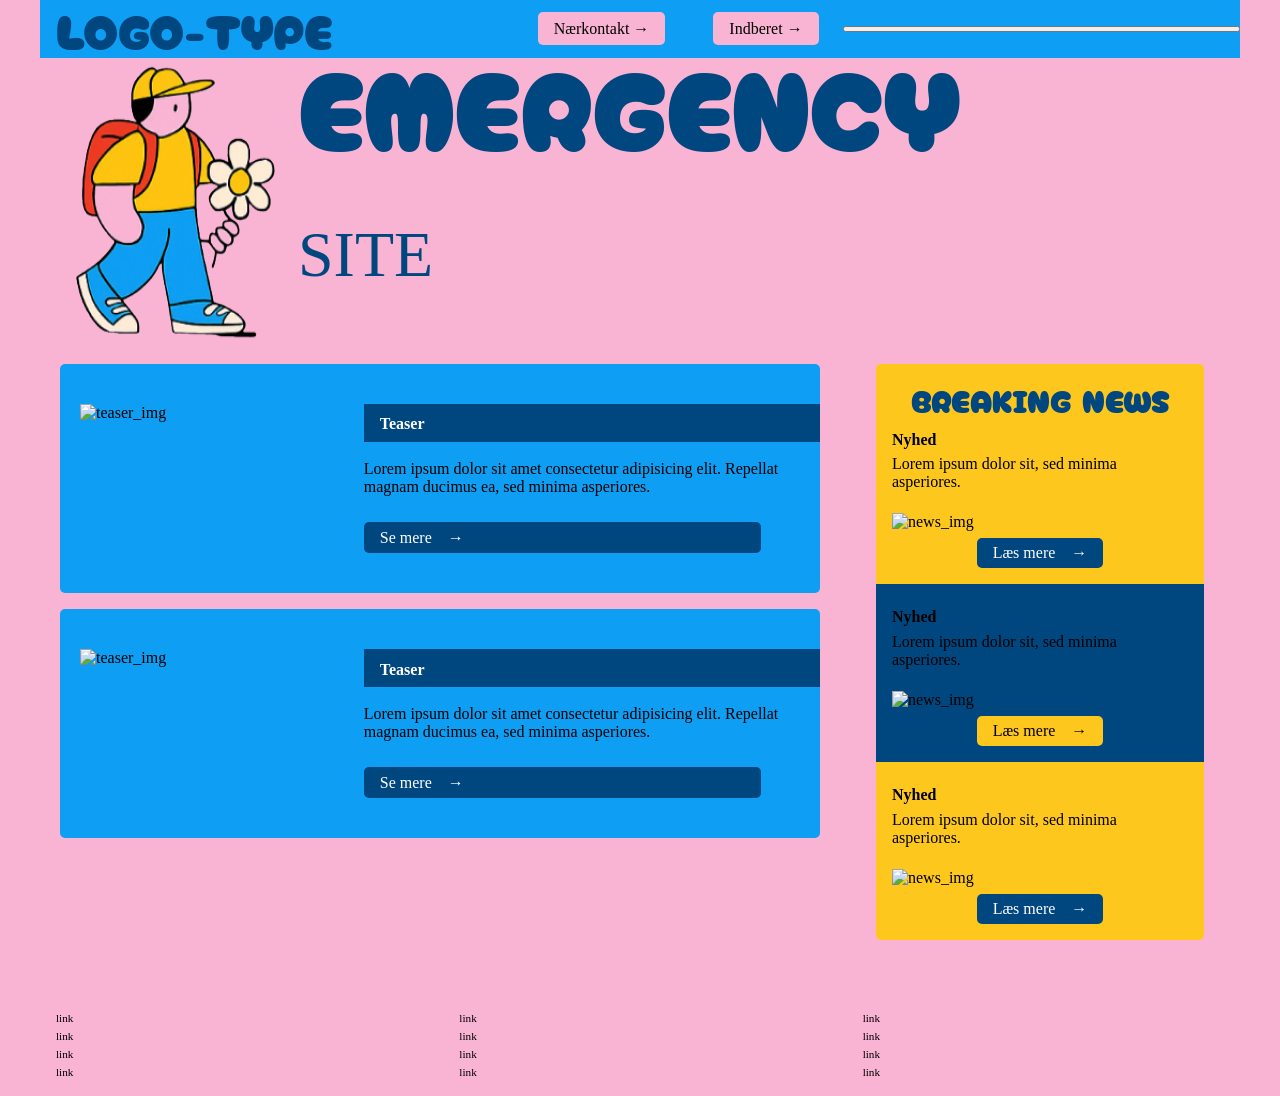
==== emergency-main/index.html @ 1d05c53e "init" ====
<!DOCTYPE html>
<html lang="en">

<head>
  <meta charset="UTF-8" />
  <meta http-equiv="X-UA-Compatible" content="IE=edge" />
  <meta name="viewport" content="width=device-width, initial-scale=1.0" />
  <link rel="stylesheet" href="css/reset.css" />
  <link rel="stylesheet" href="css/custom.css" />
  <link rel="stylesheet" href="css/fonts.css" />
  <link rel="stylesheet" href="css/general.css" />
  <link rel="stylesheet" href="css/layout.css" />
  <link rel="stylesheet" href="css/burger.css" />
  <link rel="stylesheet" href="css/cards.css" />
  <link rel="icon" type="image/png" href="img/fav.png" />
  <link rel="preconnect" href="https://fonts.googleapis.com">
  <link rel="preconnect" href="https://fonts.gstatic.com" crossorigin>
  <link href="https://fonts.googleapis.com/css2?family=Cherry+Bomb+One&display=swap" rel="stylesheet">
  <title>Emergency Site</title>
</head>

<body id="frontpage">
  <header>
    <nav>
      <div id="logotype-wrapper" class="logo">
        <a href="index.html"> LOGO-TYPE </a>
      </div>
      <ul class="menu">
        <li><a class="menuItem" href="instruction.html">Nærkontakt </a></li>
        <li><a class="menuItem" href="register.html">Indberet</a></li>
      </ul>
      <button class="burger">
        <span class="line"></span>
        <span class="line"></span>
        <span class="line"></span>
      </button>
    </nav>
  </header>
  <section id="main-disclamer">
    <div id="main-disclamer-content">
      <!-- <img src="warning" alt="ICON" /> -->
      <img src="img/Skærmbillede 2025-10-31 kl. 09.33.25.png" alt="ICON">
      <div>
        <h1>OVERSKRIFT</h1>
        <p class="sub">Underrubrik</p>
      </div>
    </div>
  </section>
  <main>
    <section id="daily">
      <article class="daily_card">
        <img src="" alt="teaser_img" />
        <div class="daily_text">
          <h2>Teaser</h2>
          <p>
            Lorem ipsum dolor sit amet consectetur adipisicing elit. Repellat
            magnam ducimus ea, sed minima asperiores.
          </p>
          <a href="" class="cta_btn">Se mere</a>
        </div>
      </article>
      <article class="daily_card">
        <img src="" alt="teaser_img" />
        <div class="daily_text">
          <h2>Teaser</h2>
          <p>
            Lorem ipsum dolor sit amet consectetur adipisicing elit. Repellat
            magnam ducimus ea, sed minima asperiores.
          </p>
          <a href="" class="cta_btn">Se mere</a>
        </div>
      </article>
    </section>
    <section id="breaking">
      <article class="news_card">
        <h3>Nyhed</h3>
        <p>Lorem ipsum dolor sit, sed minima asperiores.</p>
        <img src="" alt="news_img" />
        <a class="cta_btn" href="">Læs mere</a>
      </article>
      <article class="news_card">
        <h3>Nyhed</h3>
        <p>Lorem ipsum dolor sit, sed minima asperiores.</p>
        <img src="" alt="news_img" />
        <a class="cta_btn" href="">Læs mere</a>
      </article>
      <article class="news_card">
        <h3>Nyhed</h3>
        <p>Lorem ipsum dolor sit, sed minima asperiores.</p>
        <img src="" alt="news_img" />
        <a class="cta_btn" href="">Læs mere</a>
      </article>
    </section>
  </main>

  <footer>
    <nav class="some">
      <ul>
        <li><a href="">link</a></li>
        <li><a href="">link</a></li>
        <li><a href="">link</a></li>
        <li><a href="">link</a></li>
      </ul>
    </nav>
    <nav class="another">
      <ul>
        <li><a href="">link</a></li>
        <li><a href="">link</a></li>
        <li><a href="">link</a></li>
        <li><a href="">link</a></li>
      </ul>
    </nav>
    <nav class="yetanother">
      <ul>
        <li><a href="">link</a></li>
        <li><a href="">link</a></li>
        <li><a href="">link</a></li>
        <li><a href="">link</a></li>
      </ul>
    </nav>
  </footer>
  <script src="js/burger.js"></script>
  <script src="js/main.js"></script>
</body>

</html>
---- emergency-main/css/custom.css ----
:root {
  /* Colours */
  --color-bg: #f9b4d3; /* page background /* /*F9B4D3 el. ffd4e0*/

  /* Header */
  --color-head-bg: #f9b4d3;

  /* Logotype */
  --color-logotype-bg: #0e9ef3;
  --color-text-logotype: #00467f;
  --font-logotype-size: 3rem;

  /* Global menu */
  --color-menu-bg: #0e9ef3;
  /* Links */
  --color-link-bg: #f9b4d3;
  --color-link-hover: #fff; /* used */
  --color-link-active: #99958f; /* used */
  --border-radius-links: 5px;

  /* Headlines og rubrik */
  --font-h1-size: 7rem;
  --font-sub1-size: 4rem;
  --font-h2-size: 1rem;
  --font-h3-size: 2rem;
  --color-headline-bg: #00467f;
  --color-headline-text-page: #00467f;
  --color-headline-breaking-bg: #fec71d;
  --color-page2-text-page: #f9b4d3;
  /* Tekst */
  --color-text: #000;
  --color-text-inverted: #ffffff;

  /*  Marginer */
  --margin-head-bottom: 5px;
  --margin-head-top: 2rem;

  /* Borders */
  --border-radius: 5px;

  /* Cards */
  --color-card-bg: #0e9ef3;
  --color-cta-card-bg: #00467f;
  /* news-cards */
  --color-news-bg: #fec71d;
  --color-news-bg-inverted: #00467f;
  --color-cta-newscard-bg: #00467f;
  --color-cta-newscard-bg-inverted: #fec71d;

  /* Fonts */
  --font-family-sans: ui-sans-serif;
  /* --font-weight-light: 300;
  --font-weight-regular: 400;
  --font-weight-medium: 500;
  --font-weight-bold: 700; */
  --font-family-cheeryBomb: "Cherry Bomb One";

  /* Text sizes */
  --logotype-size: 1rem;
  --headline1-size: 2rem;
  --headline2-size: 1rem;
  --headline3-size: 1rem;
  --bodytext-size: 1rem;
  --cta-text-size: 1rem;
  --followup-text-size: 1rem;
  --form-submit-size: 1rem;

  /* Infographics */
  --color-info-bg: #0e9ef3;
  --color-infobox-1-bg: #fec71d;
  --color-infobox-2-bg: #f9b4d3;
}
---- emergency-main/css/fonts.css ----
@font-face {
  font-family: "Rubik";
  src: url("../fonts/Rubik-VariableFont_wght.woff2") format("woff2"),
    url("/fonts/Rubik-Regular.woff") format("woff");
  font-weight: var(--font-weight-regular);
  font-style: normal;
}

@font-face {
  font-family: "Rubik";
  src: url("../fonts/Rubik-VariableFont_wght.woff2") format("woff2");
  font-weight: var(--font-weight-bold);
  font-style: normal;
}

@font-face {
  font-family: "Rubik";
  src: url("../fonts/Rubik-VariableFont_wght.woff2") format("woff2");
  font-weight: var(--font-weight-light);
  font-style: normal;
}
@font-face {
  font-family: "Rubik";
  src: url("../fonts/Rubik-VariableFont_wght.woff2") format("woff2");
  font-weight: var(--font-weight-medium);
  font-style: normal;
}

.cherry-bomb-one-regular {
  font-family: "Cherry Bomb One", system-ui;
  font-weight: 400;
  font-style: normal;
}
---- emergency-main/css/general.css ----
html {
  font-family: var(--font-family-sans);
  color: var(--color-text);
  background-color: var(--color-bg);
}

header {
  height: min-content;
}

#main-disclamer {
  height: 225px;
  background-color: var(--color-head-bg);
  display: flex;
  justify-content: flex-start;
  align-items: center;
  padding-left: 2rem;
  padding-bottom: 2%;
  margin-bottom: var(--margin-head-bottom);
  margin-top: var(--margin-head-top);
}

#main-disclamer-content {
  display: flex;
  column-gap: 1rem;
}

main section {
  padding: 20px;
  border-radius: var(--border-radius);
}

h1 {
  font-family: var(--font-family-cheeryBomb);
  font-size: var(--font-h1-size);
  font-weight: var(--font-weight-bold);
  /* color: var(--color-text-inverted); */
  color: var(--color-headline-text-page);
  margin: 5px 0;
  /* line-height: 1.3rem; */
  line-height: 6.3rem;
  text-align: left;
}

#instruction h1,
#register h1 {
  margin: 40px 0 20px 0;
  padding: 15px 30px;
  background-color: var(--color-head-bg);
  font-size: var(--font-h1-size);
}

#instruction p {
  grid-column: 1/-1;
  margin-bottom: 20px;
  font-size: var(--font-h2-size);
  line-height: 1.5rem;
}

.sub {
  /* font-family: var(--font-family-cheeryBomb); */
  font-size: var(--font-sub1-size);
  font-weight: var(--font-weight-light);
  /* color: var(--color-text-inverted); */
  color: var(--color-headline-text-page);
}

h2 {
  font-size: var(--headline2-size);
}

h3 {
  font-size: var(--headline3-size);
}

main > h1 {
  width: calc(80% - 6rem);
}

/* NAVIGATION STRUCTURES */
header > nav {
  height: 100%;
  background-color: var(--color-menu-bg);
}

nav ul {
  list-style: none;
}

a {
  font-family: var(--font-family-sans);
}

nav a {
  text-decoration: none;
  color: var(--color-text);
}

/* Måske skal du lave en ny regel for logotype-wrapper, når du har lavet din logotype */
#logotype-wrapper {
  background-color: var(--color-logotype-bg);
  display: flex;
  justify-content: flex-start;
  align-items: center;
  height: 3.6rem;
}

#logotype-wrapper > a {
  color: var(--color-text-logotype);
  font-size: var(--font-logotype-size);
  font-weight: var(--font-weight-medium);
  width: max-content;
  margin-left: 1rem;
  font-family: var(--font-family-cheeryBomb);
}

/* Global menu */
header nav li a {
  margin: 1.5rem;
  background-color: var(--color-link-bg);
  color: var(--color-text);
  font-size: var(--followup-text-size);
  padding: 0.5rem 1rem;
  border-radius: var(--border-radius-links);
}

/* Pilen efter menu-tekst */
header > nav li > a:after {
  content: " \2192";
}

/* Global menu hover effekt - Lav den om til det, du synes */
nav a:hover {
  background-color: var(--color-link-hover);
}

nav a:active {
  background-color: var(--color-link-active);
}

/* FOOTER */
footer a {
  font-size: 0.7rem;
}
---- emergency-main/css/layout.css ----
/* LAYOUT FOR MAIN CONTENT */
body {
  display: grid;
  grid-template-rows: auto 1fr auto;
  height: 100vh;
  max-width: 1200px;
  margin: 0 auto;
}
main {
  display: grid;
  row-gap: 1rem;
}
main > *:not(:first-child) {
  margin: 0 1rem;
}
main {
  grid-template-rows: min-content min-content 1fr min-content;
}
#instruction main {
  grid-template-rows: min-content min-content min-content 1fr min-content;
}
/* LAYOUT FOR HEADER AND FOOTER */
footer {
  display: grid;
  gap: 10px;
}
header nav,
footer nav {
  display: flex;
  justify-content: space-between;
  align-items: center;
}
header nav > * {
  flex: 1;
}
nav ul {
  display: flex;
  justify-content: flex-end;
}
header ul {
  height: 100%;
  width: clamp(175px, 50%, 300px);
}
footer ul {
  flex-direction: column;
  padding-left: 1rem;
}

/* LAYOUT FOR SECTIONS */
#daily,
#breaking {
  display: grid;
}
#daily {
  grid-template-rows: repeat(2, minmax(200px, min-content));
  gap: 1rem;
}
#breaking {
  grid-template-rows: repeat(auto-fit, minmax(50px, min-content));
  gap: 0;
}

@media (width > 600px) {
  #frontpage > main {
    grid-template-columns: 6fr 3fr;
    grid-template-rows: auto 1fr auto;
  }
  #instruction > main,
  #register > main {
    grid-template-columns: 5fr 3fr;
    grid-template-rows: auto auto 1fr auto;
  }

  .qr {
    order: 1;
  }

  h1 {
    grid-column: 1 / -1;
  }
  footer {
    grid-template-columns: 1fr 1fr 1fr;
  }
}
---- emergency-main/css/cards.css ----
.daily_card {
  background-color: var(--color-card-bg);
  display: grid;
  grid-template-columns: 3fr 5fr;
  gap: 10px;
  padding: 40px 0 40px 20px;
  border-radius: var(--border-radius);
  height: minmax(200px, min-content);
}
.daily_text {
  display: grid;
  grid-template-rows: repeat(3, min-content);
  gap: 10px;
}
.daily_text h2 {
  background-color: var(--color-headline-bg);
  color: var(--color-text-inverted);
  padding: calc(1.1rem / 1.5) 0 calc(1.1rem / 2) 1rem;
  margin: 0 0 0.5rem 0;
}
.daily_text p {
  padding-right: 2rem;
  margin: 0 0 1rem 0;
}
.daily_text .cta_btn {
  justify-self: left;
  width: 80%;
}
.daily_img {
  width: 100%;
  height: 100%;
  object-fit: cover;
}
.news_card {
  background-color: var(--color-news-bg);
  display: grid;
  grid-template-rows: repeat(min-content);
  gap: 0.4rem;
  padding: 1rem 0;
  height: minmax(300px, min-content);
}
.news_card:nth-child(2n) {
  background-color: var(--color-news-bg-inverted);
}
.news_card > * {
  padding: 0 1rem;
}
.news_card h3 {
  margin: 0.5rem 0 0 0;
}
.news_card p {
  margin: 0 0 1rem 0;
}
.news_card:first-child:before {
  content: "BREAKING NEWS";
  font-family: "Cherry Bomb One";
  background-color: var(--color-headline-breaking-bg);
  color: var(--color-headline-text-page);
  font-size: var(--font-h3-size);
  /* font-weight: var(--font-weight-medium); */
  text-align: center;
  line-height: 1rem;
  padding: calc(1.1rem / 1.5) 0 calc(1.1rem / 2) 0;
}
.news_card:first-child {
  border-radius: var(--border-radius) var(--border-radius) 0 0;
}
.news_card:last-child {
  border-radius: 0 0 var(--border-radius) var(--border-radius);
}

.news_card .cta_btn {
  justify-self: center;
}
.cta_btn {
  display: inline-block;
  padding: 0.4rem 1rem;
  background-color: var(--color-cta-card-bg);
  color: var(--color-text-inverted);
  text-decoration: none;
  width: max-content;
  border-radius: var(--border-radius);
}
.news_card .cta_btn {
  background-color: var(--color-cta-newscard-bg);
}
.news_card:nth-of-type(2n) .cta_btn {
  background-color: var(--color-cta-newscard-bg-inverted);
  color: var(--color-text);
}
.cta_btn:after {
  content: "\2192";
  margin-left: 1rem;
}
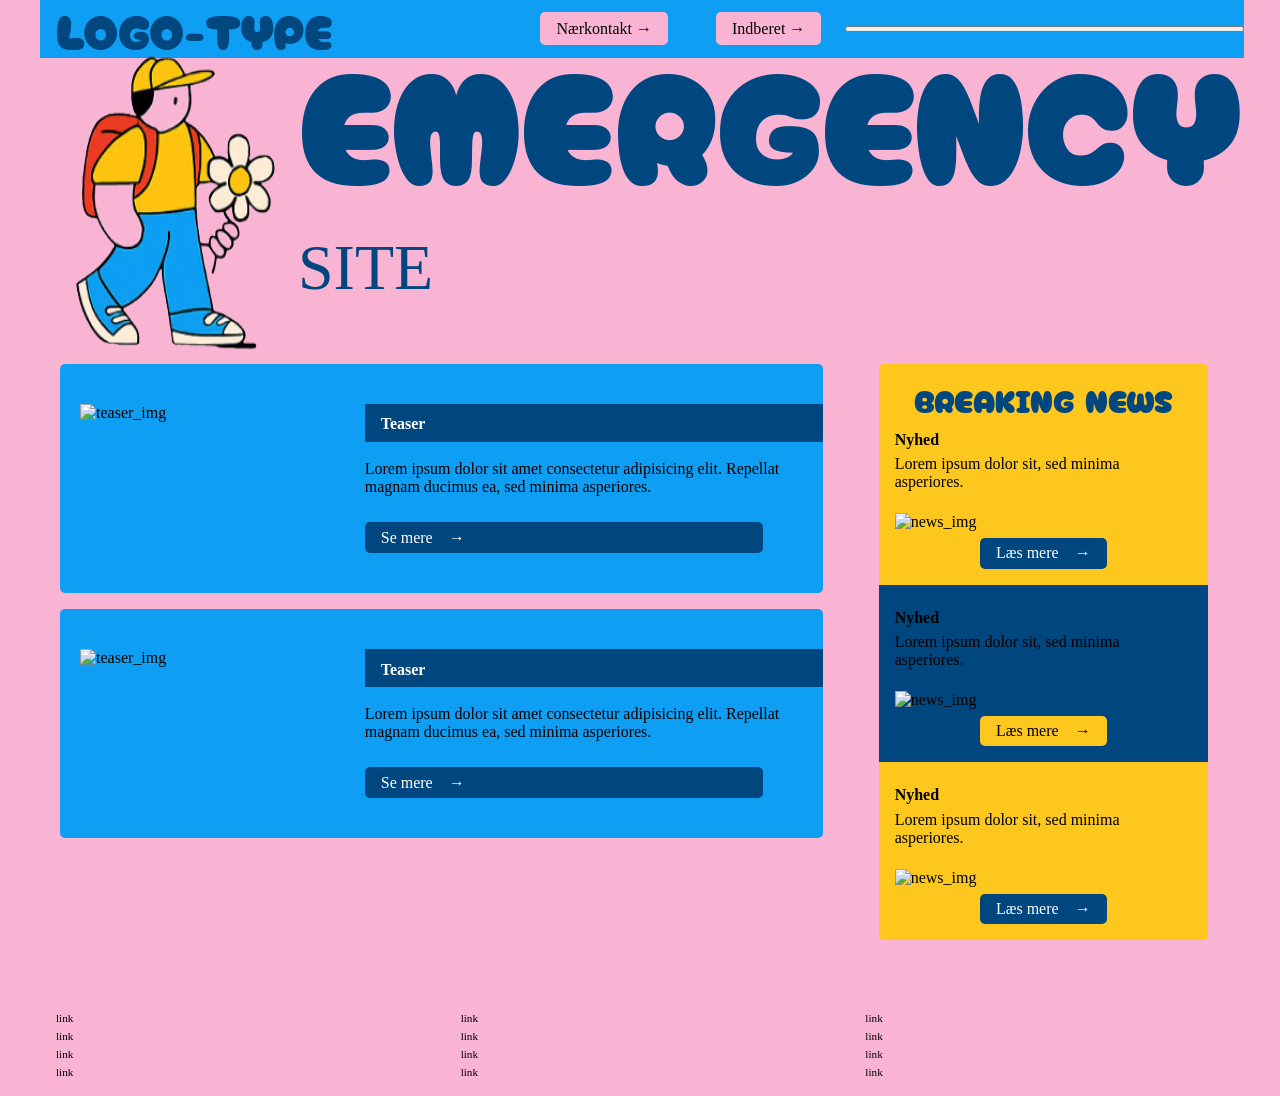
==== commit 6fcd35b8: "form done" ====
--- a/emergency-main/index.html
+++ b/emergency-main/index.html
@@ -41,8 +41,8 @@
       <!-- <img src="warning" alt="ICON" /> -->
       <img src="img/Skærmbillede 2025-10-31 kl. 09.33.25.png" alt="ICON">
       <div>
-        <h1>OVERSKRIFT</h1>
-        <p class="sub">Underrubrik</p>
+        <h1>EMERGENCY</h1>
+        <p class="sub">SITE</p>
       </div>
     </div>
   </section>
--- a/emergency-main/css/custom.css
+++ b/emergency-main/css/custom.css
@@ -19,7 +19,7 @@
   --border-radius-links: 5px;
 
   /* Headlines og rubrik */
-  --font-h1-size: 7rem;
+  --font-h1-size: 10rem;
   --font-sub1-size: 4rem;
   --font-h2-size: 1rem;
   --font-h3-size: 2rem;
@@ -54,6 +54,7 @@
   --font-weight-medium: 500;
   --font-weight-bold: 700; */
   --font-family-cheeryBomb: "Cherry Bomb One";
+  --font-family-sans-serif: sans-serif;
 
   /* Text sizes */
   --logotype-size: 1rem;
@@ -69,4 +70,14 @@
   --color-info-bg: #0e9ef3;
   --color-infobox-1-bg: #fec71d;
   --color-infobox-2-bg: #f9b4d3;
+
+  /*forms*/
+  --form-border: 15px solid #004583;
+  --form-border-radius: 70px;
+  --form-font-family: ui-sans-serif;
+  --form-text-color: #004583;
+  --form-input-border: 2.5px solid #004583;
+  --form-input-border-radius: 10px;
+  --form-input-padding: 5px;
+  --form-input-width: 100%;
 }
--- a/emergency-main/css/general.css
+++ b/emergency-main/css/general.css
@@ -36,7 +36,7 @@
   font-weight: var(--font-weight-bold);
   /* color: var(--color-text-inverted); */
   color: var(--color-headline-text-page);
-  margin: 5px 0;
+  margin: 30px 0;
   /* line-height: 1.3rem; */
   line-height: 6.3rem;
   text-align: left;
@@ -142,3 +142,7 @@
 footer a {
   font-size: 0.7rem;
 }
+
+:focus-visible {
+  outline: #00467f 1px;
+}
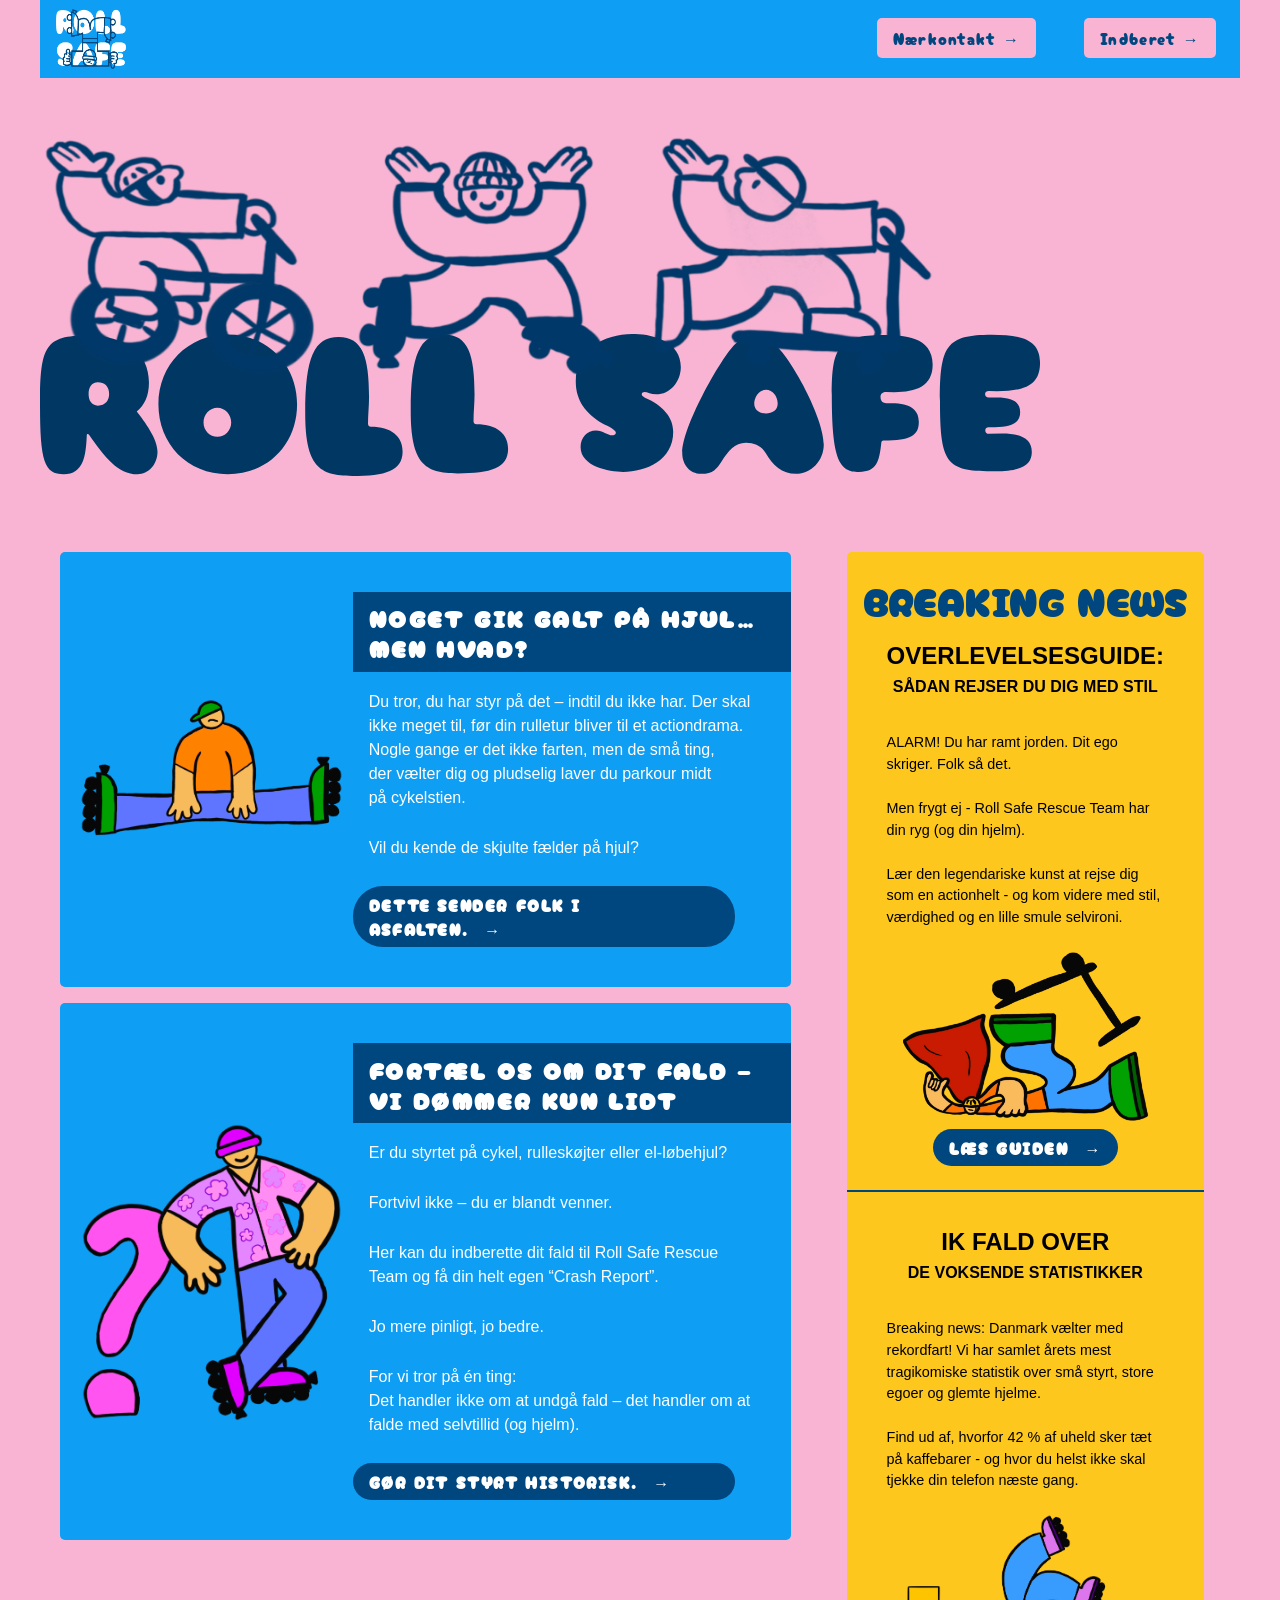
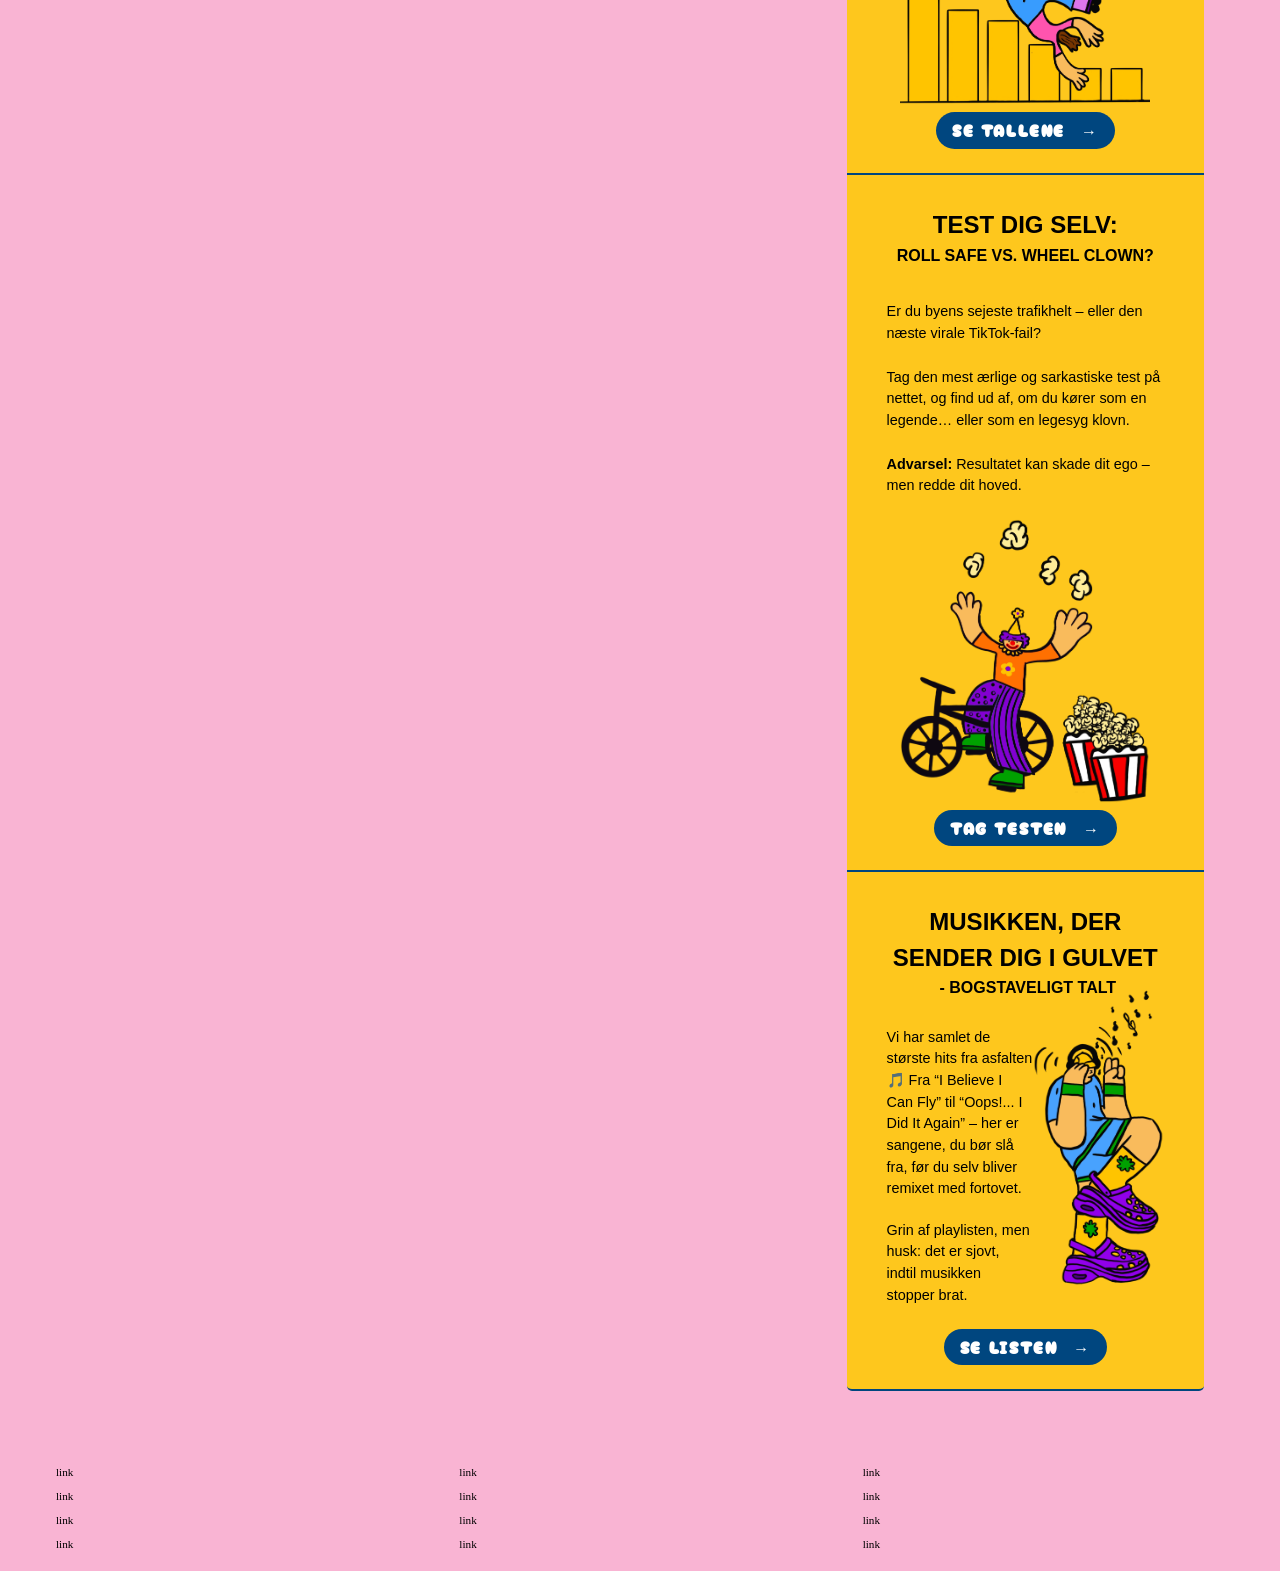
==== commit 17cf238f: "dialog-done" ====
--- a/emergency-main/index.html
+++ b/emergency-main/index.html
@@ -12,6 +12,7 @@
   <link rel="stylesheet" href="css/layout.css" />
   <link rel="stylesheet" href="css/burger.css" />
   <link rel="stylesheet" href="css/cards.css" />
+  <link rel="stylesheet" href="css/infographic.css" />
   <link rel="icon" type="image/png" href="img/fav.png" />
   <link rel="preconnect" href="https://fonts.googleapis.com">
   <link rel="preconnect" href="https://fonts.gstatic.com" crossorigin>
@@ -23,7 +24,8 @@
   <header>
     <nav>
       <div id="logotype-wrapper" class="logo">
-        <a href="index.html"> LOGO-TYPE </a>
+        <a href="index.html"> <img src="img/logo1.webp" alt="logo"> </a>
+
       </div>
       <ul class="menu">
         <li><a class="menuItem" href="instruction.html">Nærkontakt </a></li>
@@ -39,56 +41,474 @@
   <section id="main-disclamer">
     <div id="main-disclamer-content">
       <!-- <img src="warning" alt="ICON" /> -->
-      <img src="img/Skærmbillede 2025-10-31 kl. 09.33.25.png" alt="ICON">
-      <div>
-        <h1>EMERGENCY</h1>
+      <div class="scene">
+        <img src="img/head-img.webp" alt="ICON" alt="Riders" class="riders" id="riders-img">
+      </div>
+      <div><img class="head-img-2 hero-title" src="img/SVG/Artboard 1.svg" alt="heading"></div>
+      <!-- <div>
+        <h1>ROLL SAFE</h1>
         <p class="sub">SITE</p>
-      </div>
+
+      </div> -->
     </div>
   </section>
   <main>
     <section id="daily">
       <article class="daily_card">
-        <img src="" alt="teaser_img" />
+        <img class="daily-img-1" src="img/forside-info.png" alt="teaser_img" />
         <div class="daily_text">
-          <h2>Teaser</h2>
+          <h2>Noget gik galt på hjul… men hvad?</h2>
           <p>
-            Lorem ipsum dolor sit amet consectetur adipisicing elit. Repellat
-            magnam ducimus ea, sed minima asperiores.
-          </p>
-          <a href="" class="cta_btn">Se mere</a>
+            Du tror, du har styr på det – indtil du ikke har. Der skal ikke meget til, før din rulletur bliver til et
+            actiondrama. Nogle gange er det ikke farten, men de små ting, der vælter dig og pludselig laver du parkour
+            midt på
+            cykelstien. </p>
+          <p>Vil du kende de skjulte fælder på hjul?</p>
+
+          <a href="instruction.html" class="cta_btn">Dette sender folk i asfalten.</a>
         </div>
       </article>
       <article class="daily_card">
-        <img src="" alt="teaser_img" />
+        <img class="daily-img-1" src="img/forside-form.png" alt="teaser_img" />
         <div class="daily_text">
-          <h2>Teaser</h2>
+          <h2>Fortæl os om dit fald – vi dømmer kun lidt</h2>
           <p>
-            Lorem ipsum dolor sit amet consectetur adipisicing elit. Repellat
-            magnam ducimus ea, sed minima asperiores.
-          </p>
-          <a href="" class="cta_btn">Se mere</a>
+            Er du styrtet på cykel, rulleskøjter eller el-løbehjul? </p>
+          <p>Fortvivl ikke – du er blandt venner. </p>
+          <p>Her kan
+            du indberette dit
+            fald til Roll Safe Rescue Team og få din helt egen “Crash Report”. </p>
+          <p>Jo mere pinligt, jo bedre. </p>
+          <p>For vi
+            tror på én ting: <br>
+
+            Det handler ikke om at undgå fald – det handler om at falde med selvtillid (og hjelm). </p>
+
+
+          <a href="register.html" class="cta_btn">Gør dit styrt historisk.</a>
         </div>
       </article>
     </section>
     <section id="breaking">
-      <article class="news_card">
-        <h3>Nyhed</h3>
-        <p>Lorem ipsum dolor sit, sed minima asperiores.</p>
-        <img src="" alt="news_img" />
-        <a class="cta_btn" href="">Læs mere</a>
+      <article class="news_card news_card1">
+        <h3>Overlevelsesguide:</h3>
+        <h5>Sådan rejser du dig med stil</h5>
+        <p>ALARM! Du har ramt jorden. Dit ego skriger. Folk så det. </p>
+        <p>Men frygt ej - Roll Safe Rescue Team har din ryg (og
+          din
+          hjelm). </p>
+        <p>Lær den legendariske kunst at rejse dig som en actionhelt - og kom videre med stil, værdighed og en
+          lille
+          smule
+          selvironi. </p>
+
+        <img class="news_img1" src="img/overlevelse-img.webp" alt="news_img" />
+        <!--dialogboks-->
+        <dialog class="dialog-boks" id="dialog1">
+          <form method="dialog">
+            <div class="dialog-header">
+              <h2>Overlevelsesguide:</h2>
+              <h5>Sådan rejser du dig med stil efter et fald</h5>
+            </div>
+            <div class="dialog-article dialog-article1">
+              <div class="mellemrubrik">
+                <h3>ALARM!</h3>
+
+                <div>
+                  <p>Du har ramt jorden. Dit ego er beskadiget. Dit ben lever (måske). Men vigtigst af alt: folk
+                    så
+                    det.
+                  </p>
+
+                  <p>Frygt ej – Roll Safe Rescue Team er her med en nøje udviklet kriseplan til alle, der har smagt
+                    lidt
+                    for
+                    meget
+                    asfalt.<br>For sandheden er, at det ikke handler om at du falder.<br> Det handler om hvordan du
+                    rejser
+                    dig.</p>
+                </div>
+
+                <img src="img/overlevelse-img.webp" alt="overlevelse" class="crash-img">
+              </div>
+
+
+
+
+              <h3>1. Bevar roen (eller illusionen af den)</h3>
+              <p>Hvis du ligner en, der har styr på situationen, har du næsten det.<br> Løft hovedet. Ret på
+                solbrillerne.<br>
+                Ignorer smerten, og giv folk omkring dig et nik som om du mente det hele.</p>
+
+              <h3> 2. Undertrykt smerte = ægte styrke</h3>
+              <p>Ja, det gør ondt. Men du er på åben gade – og her gælder den gyldne regel:<br> Du må gerne skrige, bare
+                gør det
+                indeni.<br> (Eller i det mindste vent, til du er væk fra kameraer.)<br>
+                (Pro Tip: Rejs dig først. Tjek for knækkede dele bagefter.)</p>
+
+              <h3>3. Områdevurdering: Hvem så dig?</h3>
+              <p>Er der nogen, der filmede?<br> Hvis ja – smil. Du er nu officielt viralt materiale.<br> Men brug
+                chancen:
+                Når folk
+                ser dig med hjelm, sender du et vigtigt budskab – at sikkerhed og stil godt kan gå hånd i hånd.</p>
+
+
+              <h3> 4. Rejs dig som en superhelt fra et eksplosion-klip</h3>
+              <p>Langsomt. Dramatiske bevægelser.<br> Tjek hjelmen.<br> Rejs dig, som om du netop har reddet verden –
+                ikke
+                bare dit
+                styr.<br> Giv dig selv soundtracket: “Eye of the Tiger.”</p>
+
+
+              <h3> 5. Kør videre. Som en legende.</h3>
+              <p>Du klarede den.<br> Men glem ikke, hvorfor du faldt: måske musik, måske mobilen, måske manglende
+                hjelm.<br> Det
+                næste fald behøver ikke være dit sidste – bare brug hovedet (og beskyt det).</p>
+
+              <h3>Pro Tip:</h3>
+              <p>Det handler ikke om at undgå fald – det handler om at falde med selvtillid.</p>
+              <div class="obs">
+                <h3>OBS! </h3>
+                <p>Vi joker, fordi vi kender følelsen.<br> Men uheld på cykel, rulleskøjter og el-løbehjul sker hver dag
+                  –
+                  og mange
+                  ender langt værre end et forslået ego.<br> En hjelm kan reducere risikoen for alvorlig hovedskade med
+                  70
+                  %.<br> Så
+                  næste gang du kører ud, så husk: selv helte bruger beskyttelse.</p>
+              </div>
+            </div>
+            <button type="button" class="close_btn close_btn1">LUK</button>
+          </form>
+        </dialog>
+
+        <button class="cta_btn" id="cta_open1">Læs guiden</button>
       </article>
       <article class="news_card">
-        <h3>Nyhed</h3>
-        <p>Lorem ipsum dolor sit, sed minima asperiores.</p>
-        <img src="" alt="news_img" />
-        <a class="cta_btn" href="">Læs mere</a>
+        <h3 class="news-stat-h3">Ik fald over</h3>
+        <h5>de voksende statistikker</h5>
+        <p>Breaking news: Danmark vælter med rekordfart! Vi har samlet årets mest tragikomiske statistik over små styrt,
+          store
+          egoer og glemte hjelme. </p>
+        <p>Find ud af, hvorfor 42 % af uheld sker tæt på kaffebarer - og hvor du helst ikke skal
+          tjekke
+          din telefon næste gang.</p>
+
+        <img class="news_img2" src="img/statistik-img.webp" alt="news_img" />
+        <!--dialogboks-->
+        <dialog class="dialog-boks" id="dialog2">
+          <form method="dialog">
+            <h2>Ik fald over</h2>
+            <h5>de voksende statistikker</h5>
+            <div class="dialog-article">
+              <div class="mellemrubrik">
+                <p>Forestil dig, du triller gennem byen. Solen skinner, musikken spiller, og verden er din cykelsti. Alt
+                  er
+                  perfekt –
+                  indtil asfalten pludselig beslutter, at du skal have en nærkontakt. <br>
+                  Velkommen til Crash Stats 2025 – den mest dramatiske rapport over små uheld, du nogensinde har læst.
+                </p>
+                <img src="img/statistik-img.webp" alt="statistik">
+              </div>
+              <h3>Hvor falder vi?</h3>
+              <p>Ifølge årets (meget uofficielle) “Crash Census” sker størstedelen af fald i byens mest
+                Instagram-venlige
+                zoner –
+                nemlig steder, hvor folk lytter til musik, tager billeder, eller prøver at styre med én hånd. <br>
+                42 % af uheldene sker inden for 50 meter af en kaffebar. Sammenhæng? Vi siger det bare. </p>
+              <h4>De mest “dramatiske fald-hotspots”:</h4>
+              <ul>
+                <li>Nørrebrogade: “Den klassiske dobbelte dør-ulykke”</li>
+                <li>Amager Strand: “Sand, sol og selvtillid = opskrift på styrt”</li>
+                <li>Aarhus C: “Høj risiko for AirPod-relaterede fald”</li>
+              </ul>
+
+              <h3>Hvornår falder vi?</h3>
+              <h4>Dataen er klar:</h4>
+              <p>De fleste fald sker mellem kl. 8 og 9 – præcis, når vi har mest travlt med at komme for sent. <br>
+                Eftermiddagene topper også – især kl. 16:30, hvor trætte pendlere mister koncentrationen (og balance).
+              </p>
+
+
+              <h3>Hvordan falder vi?</h3>
+              <h4>Der er naturligvis mange kreative metoder:</h4>
+              <ul>
+                <li>31 %: Telefon-distraktion (“Jeg skulle bare lige tjekke Snap”).</li>
+                <li>22 %: Musik-faldet (“Jeg hørte lige min yndlingsdel”).</li>
+                <li>19 %: Mode-faldet (skræmmende mange uden hjelm, men med solbriller).</li>
+              </ul>
+              <div class="obs">
+                <h3>Bag ironien – den alvorlige pointe</h3>
+                <p>Det hele er sjovt, indtil det ikke er det.</p>
+                <p>Sidste år blev over 3.000 danskere kørt på skadestuen efter uheld på cykel eller el-løbehjul. De
+                  fleste
+                  med
+                  småskrammer – men nogle med alvorlige hovedskader, fordi hjelmen lå hjemme. <br>
+                  Det er ikke moralprædiken – det er statistik. <br> Og hvis Crash Stats 2025 skal have en morale, er
+                  det
+                  denne: <br>
+                  “Du kan ikke undgå alle fald – men du kan undgå, at de bliver historiske.”<br>
+                  Så næste gang du triller af sted med musik i ørerne og vind i håret – så lad hjelmen være den, der
+                  redder
+                  din finale.
+                </p>
+              </div>
+            </div>
+            <button type="button" class="close_btn close_btn2">LUK</button>
+          </form>
+        </dialog>
+        <button class="cta_btn" id="cta_open2">Se tallene</button>
       </article>
       <article class="news_card">
-        <h3>Nyhed</h3>
-        <p>Lorem ipsum dolor sit, sed minima asperiores.</p>
-        <img src="" alt="news_img" />
-        <a class="cta_btn" href="">Læs mere</a>
+        <h3>Test dig selv:</h3>
+        <h5>Roll Safe vs. Wheel Clown?</h5>
+        <p>Er du byens sejeste trafikhelt – eller den næste virale TikTok-fail? </p>
+        <p>Tag den mest ærlige og sarkastiske test
+          på nettet,
+          og find ud af, om du kører som en legende… eller som en legesyg klovn. </p>
+        <p><strong>Advarsel:</strong> Resultatet kan skade dit ego
+          – men
+          redde dit hoved. </p>
+
+        <img class="news_img3" src="img/quiz-img.webp" alt="news_img" />
+        <!--dialogboks-->
+        <dialog class="dialog-boks" id="dialog3">
+          <form method="dialog" id="quiz-form">
+            <h2>Test dig selv</h2>
+            <h5>Er du en Roll Safe Rider eller en Wheel Clown?”</h5>
+            <div class="dialog-article">
+              <div class="mellemrubrik">
+                <p>Forestil dig dette: du suser ned ad cykelstien, vinden i håret, solbrillerne på, musikken spiller –
+                  du
+                  føler dig
+                  uovervindelig. Indtil... asfalten beslutter, at det er din tur til at blive dagens hovedrolle i “Når
+                  gode
+                  mennesker
+                  vælter”. </p>
+
+                <p class="p-strong">Men hvem er du egentlig i trafikken?</p>
+                <div class="dialog3-grid">
+                  <div>
+                    <p>Er du en Roll Safe Rider – den rolige, reflekterede helt med hjelm,
+                      opmærksomhed og respekt for cykelstien?</p>
+                    <p>
+                      Eller en Wheel Clown – den distraherede daredevil, der tror, at multitasking og asfalt er en god
+                      kombination?</p>
+                  </div>
+                  <img src="img/quiz-img.webp" alt="quiz">
+                </div>
+              </div>
+
+              <h3>Tag testen her </h3>
+
+
+
+              <div>
+                <div class="test-s">
+                  <h4> Spørgsmål 1: “Hvordan starter din tur?” </h4>
+                  <label for="a1">
+                    <input id="a1" name="q1" type="radio" value="a1">A: Jeg tjekker, at lyset virker, og at hjelmen
+                    sidder
+                    fast.
+                  </label>
+                  <label for="b1">
+                    <input id="b1" name="q1" type="radio" value="b1">B: Jeg sætter musik i ørene og tænker “det går
+                    nok”.
+                  </label>
+                  <p class="hint hint1">(Hint: Hvis din playliste starter før din hjelm, så har du allerede point hos
+                    Wheel
+                    Clown.)</p>
+                </div>
+                <div class="test-s">
+                  <h4>Spørgsmål 2: “Din telefon vibrerer midt i turen – hvad gør du?”</h4>
+
+                  <label for="a2">
+                    <input id="a2" name="q2" type="radio" value="a2">A: Lader den være. Jeg svarer, når jeg er fremme.
+                  </label>
+                  <label for="b2">
+                    <input id="b2" name="q2" type="radio" value="b2">B: Løfter telefonen med én hånd, mens jeg styrer
+                    med
+                    den anden.
+                  </label>
+                  <p class="hint hint2">(Hvis du valgte B, tillykke – du har lige bestilt en gratis tur i
+                    asfalthotellet.)
+                  </p>
+                </div>
+
+                <div class="test-s">
+                  <h4>Spørgsmål 3: “Hvilken lyd hører du mest, når du kører?”</h4>
+
+                  <label for="a3">
+                    <input id="a3" name="q3" type="radio" value="a3">A: Trafiklyde, klokker, folk, der råber “PAS PÅ!”.
+                  </label>
+                  <label for="b3">
+                    <input id="b3" name="q3" type="radio" value="b3">B: Den nye remix-version af ‘I Believe I Can Fly’.
+                  </label>
+                  <p class="hint hint3">(Musik er fedt. Men ikke, når soundtracket til dit liv ender i slowmotion.)</p>
+                </div>
+                <div class="test-s">
+                  <h4>Spørgsmål 4: “Hvorfor bruger du (eller bruger du ikke) hjelm?”</h4>
+
+                  <label for="a4">
+                    <input id="a4" name="q4" type="radio" value="a4">A: Jeg har én – det er bare sund fornuft.
+                  </label>
+                  <label for="b4">
+                    <input id="b4" name="q4" type="radio" value="b4">B: “Jeg skal bare lige ned til Netto.”
+                  </label>
+                  <p class="hint hint4">(Fun fact: 70% af cykelulykker sker netop “bare lige” på korte ture.)</p>
+                </div>
+                <div class="test-buttons">
+                  <button type="button" id="quiz-btn">SE RESULTAT</button>
+                  <button type="reset" id="quiz-reset-btn">PRØV IGEN</button>
+                  <button type="reset" id="quiz-reset1-btn">RESET</button>
+                </div>
+              </div>
+
+              <div class="resultatA">
+                <h3>Tillykke!</h3>
+                <p>Du er en Roll Safe Rider – urban helt, master of balance, og mulig redningsmodel for
+                  fremtidige kampagner. Du ser måske ikke dramatisk ud – men du lever længere.</p>
+              </div>
+              <div class="resultatB">
+                <h3>PAS PÅ DIG SELV, KLOVN</h3>
+                <p>Velkommen i cirkustruppen, Wheel Clown! Du er hovedrollen i din egen stuntfilm –
+                  men uden stuntkoordinator. Hjelmen er ikke til pynt. Den er din bedste ven, selv når du tror, du har
+                  styr på det.
+                  <br>
+                  “Don’t be the clown. Be the rider.”
+                </p>
+              </div>
+
+              <p class="obs">
+                Vi griner – men bag ironien gemmer der sig noget vigtigt: <br> De fleste uheld sker, fordi vi
+                undervurderer risikoen.
+                <br> Musik, mobiler og “bare lige” kan koste dyrt. <br>
+                Så næste gang du hopper på cyklen, rulleskøjterne eller el-løbehjulet – spørg dig selv: <br>Vil du være
+                en
+                Roll Safe
+                Rider… eller en Wheel Clown?
+              </p>
+            </div>
+
+            <button type="button" class="close_btn close_btn3">LUK</button>
+          </form>
+        </dialog>
+        <button class="cta_btn" id="cta_open3">Tag testen</button>
+      </article>
+      <article class="news_card">
+
+        <div class="news-music1">
+          <h3>Musikken, der sender dig i gulvet</h3>
+
+          <h5 class="news-music-h5">- bogstaveligt talt</h5>
+        </div>
+        </div>
+        <div class="news_card4">
+          <div>
+            <p>Vi har samlet de største hits fra asfalten 🎵 Fra “I Believe I Can Fly” til “Oops!... I Did It Again” –
+              her
+              er sangene,
+              du bør slå fra, før du selv bliver remixet med fortovet.</p>
+            <p>Grin af playlisten, men husk: det er sjovt, indtil
+              musikken
+              stopper brat. </p>
+          </div>
+          <img class="news_img4" src="img/playlist-img.webp" alt="news_img" />
+        </div>
+        <!--dialogboks-->
+        <dialog class="dialog-boks" id="dialog4">
+          <form method="dialog">
+            <h2>10 sange</h2>
+            <h5>Du IKKE skal høre, mens du kører på hjul</h5>
+            <div class="dialog-article">
+              <div class="grid">
+                <div>
+                  <p>Der findes musik til alt. Musik til festen. Musik til træningen. Og åbenbart også musik til... dit
+                    styrt.
+                  </p>
+
+                  <p> For hvis vi skal tro på de mange uofficielle Crash Stats 2025, så er det ikke hullerne i vejen,
+                    der
+                    er
+                    den største
+                    fare – det er dine AirPods.</p>
+
+                  <p>Velkommen til Roll Safe’s Fald Soundtrack – de 10 sange, du aldrig bør høre, mens du kører på
+                    cykel,
+                    rulleskøjter
+                    eller el-løbehjul. </p>
+                </div>
+
+                <img src="img/playlist-img.webp" alt="playlist">
+
+              </div>
+              <ul>
+                <li>
+                  🎵 <strong>#1 – “I Believe I Can Fly” – R. Kelly</strong> <br>
+                  Du kan ikke.<br> Tro os. Vi har prøvet.
+                </li>
+                <li>
+                  🎵 <strong>#2 – “Can’t Feel My Face” – The Weeknd</strong><br>
+                  Efter et møde med asfalten? Nej, det kan du faktisk ikke.
+                </li>
+                <li>
+                  🎵 <strong>#3 – “Highway to Hell” – AC/DC</strong><br>
+                  Ironien skriver næsten sig selv.
+                </li>
+                <li>
+                  🎵 <strong>#4 – “Don’t Stop Me Now” – Queen</strong><br>
+                  ...men det burde du. Især ved rødt lys.
+                </li>
+                <li>
+                  🎵 <strong>#5 – “Rolling in the Deep” – Adele</strong><br>
+                  Hvis du hører den her, mens du ruller, ender du måske netop dér.
+                </li>
+                <li>
+                  🎵 <strong>#6 – “Oops!... I Did It Again” – Britney Spears</strong><br>
+                  Endnu et styrt. Endnu en gang uden hjelm.
+                </li>
+                <li>
+                  🎵 <strong>#7 – “Another One Bites the Dust” – Queen</strong><br>
+                  Vi håber, du ikke er “another one”.
+                </li>
+                <li>
+                  🎵 <strong>#8 – “Levitating” – Dua Lipa</strong><br>
+                  Desværre er det ikke dig, der leviterer – det er din cykel, efter du rammer kantstenen.
+                </li>
+                <li>
+                  🎵 <strong>#9 – “Lose Yourself” – Eminem</strong><br>
+                  Ja, det gør du. Balancen, altså.
+                </li>
+                <li>
+                  🎵 <strong>#10 - “Hit Me Baby One More Time” – Britney Spears (igen)</strong><br>
+                  Lad være. Bare... lad være.
+                </li>
+              </ul>
+              <div class="obs">
+                <h3>Lidt sjov - men meget alvor</h3>
+                <p>Vi griner, men pointen er klar: Musik gør dig blind. <br> Ifølge undersøgelser (fra bl.a. Rådet for
+                  Sikker Trafik)
+                  sker hundredvis af uheld hvert år, fordi folk lytter til musik, snakker i telefon – eller bare “zoner
+                  ud”.
+                  <br>
+                  Når du ikke kan høre trafikken, kan den heller ikke “høre” dig. <br> Det er ikke farligt at elske
+                  musik
+                  –
+                  men det er
+                  farligt, når soundtracket overdøver virkeligheden.
+                </p>
+
+
+                <p><strong>Næste gang du hopper på cyklen eller el-løbehjulet, så husk:<br>Lyd på verden – ikke bare på
+                    dine
+                    ører.
+                  </strong> </p>
+              </div>
+            </div>
+            <button type="button" class="close_btn close_btn4">LUK</button>
+          </form>
+        </dialog>
+        <button class="cta_btn" id="cta_open4">Se listen</button>
       </article>
     </section>
   </main>
@@ -120,7 +540,8 @@
     </nav>
   </footer>
   <script src="js/burger.js"></script>
-  <script src="js/main.js"></script>
+  <!-- <script src="js/main.js"></script> -->
+  <script src="js/dialog.js"></script>
 </body>
 
 </html>
--- a/emergency-main/css/general.css
+++ b/emergency-main/css/general.css
@@ -9,20 +9,38 @@
 }
 
 #main-disclamer {
-  height: 225px;
+  height: 425px;
   background-color: var(--color-head-bg);
-  display: flex;
-  justify-content: flex-start;
+  /* display: flex; */
+  /* justify-content: flex-start; */
   align-items: center;
-  padding-left: 2rem;
+  /* padding-left: 2rem; */
   padding-bottom: 2%;
   margin-bottom: var(--margin-head-bottom);
-  margin-top: var(--margin-head-top);
+  /* margin-top: var(--margin-head-top); */
 }
 
 #main-disclamer-content {
-  display: flex;
+  /* display: flex; */
   column-gap: 1rem;
+  margin-top: 1rem;
+  margin-bottom: 2rem;
+}
+#main-disclamer-content h1 {
+  place-self: center;
+  letter-spacing: 0.2em;
+}
+#main-disclamer-content .riders {
+  filter: invert(15%) sepia(75%) saturate(1500%) hue-rotate(185deg) brightness(90%) contrast(105%);
+  place-self: center;
+  padding-left: 0px;
+  width: 1000px;
+}
+#main-disclamer-content .head-img-2 {
+  filter: invert(15%) sepia(75%) saturate(1500%) hue-rotate(185deg) brightness(95%) contrast(100%);
+  place-self: center;
+  padding-left: 0px;
+  width: 1000px;
 }
 
 main section {
@@ -118,10 +136,13 @@
 header nav li a {
   margin: 1.5rem;
   background-color: var(--color-link-bg);
-  color: var(--color-text);
+  color: #00467f;
   font-size: var(--followup-text-size);
   padding: 0.5rem 1rem;
   border-radius: var(--border-radius-links);
+  font-family: var(--font-family-cheeryBomb);
+
+  letter-spacing: 0.08em;
 }
 
 /* Pilen efter menu-tekst */
@@ -146,3 +167,63 @@
 :focus-visible {
   outline: #00467f 1px;
 }
+
+/***animation****/
+
+.hero-title {
+  position: relative;
+  z-index: 1; /* tekst-lag */
+  text-align: center;
+  font-size: 6rem; /* eller hvad du har */
+  margin: 0;
+  padding-top: 15rem;
+}
+
+/* Billedet med figurerne */
+.riders {
+  position: absolute;
+  /* left: 50%; */
+  top: 15%;
+  transform: translateX(-50%) translateY(-50%);
+  width: 100%;
+  max-width: 900px;
+  transform-origin: right center; /* pivot i højre side → venstre løfter sig */
+  z-index: 2; /* HØJERE end teksten */
+}
+/* Når denne klasse kommer på, starter animationen */
+.riders.animate {
+  animation: brakeIn 1.6s ease-out forwards;
+}
+
+.riders.exit {
+  animation: driveOut 0.8s ease-in forwards;
+}
+
+@keyframes brakeIn {
+  0% {
+    transform: translateX(-200%) rotate(0deg);
+  }
+  60% {
+    transform: translateX(0) rotate(0deg);
+  }
+  80% {
+    transform: translateX(0) rotate(35deg); /* venstre side op */
+  }
+  100% {
+    transform: translateX(0) rotate(0deg); /* falder ned igen */
+  }
+}
+
+@keyframes driveOut {
+  0% {
+    transform: translateX(0%) translateY(0%) rotate(0deg);
+  }
+  100% {
+    transform: translateX(150%) translateY(-50%) rotate(10deg);
+  }
+}
+
+.news_card1 h3::before,
+.news_card1 h5::before {
+  text-align: center;
+}
--- a/emergency-main/css/layout.css
+++ b/emergency-main/css/layout.css
@@ -5,7 +5,9 @@
   height: 100vh;
   max-width: 1200px;
   margin: 0 auto;
+  justify-content: center;
 }
+
 main {
   display: grid;
   row-gap: 1rem;
--- a/emergency-main/css/burger.css
+++ b/emergency-main/css/burger.css
@@ -0,0 +1,73 @@
+.burger {
+  width: 30px;
+  height: 20px;
+  cursor: pointer;
+}
+
+/*logo*/
+.logo img {
+  width: 70px;
+  height: 60px;
+}
+.logo {
+  margin-block: 10px;
+}
+
+.burger .line {
+  display: block;
+  width: 100%;
+  height: 2px;
+  background-color: #333333;
+  margin-bottom: 5px;
+  transition: 0.2s linear;
+}
+.burger {
+  display: none;
+}
+@media screen and (width < 800px) {
+  .menu {
+    display: none;
+  }
+  .logo {
+    flex: 0 0 50vw;
+  }
+  .burger {
+    display: block;
+    background-color: transparent;
+    border: 0;
+    flex: 0 0 auto;
+    margin: 0 20px;
+  }
+  .burger.active .line:nth-child(1) {
+    transform: rotate(45deg) translate(5px, 5px);
+    transition: 0.2s linear;
+  }
+  .burger.active .line:nth-child(2) {
+    opacity: 0;
+    transition: 0.15s linear;
+  }
+  .burger.active .line:nth-child(3) {
+    transform: rotate(-45deg) translate(5px, -5px);
+    transition: 0.2s linear;
+  }
+  nav.active .menu {
+    display: block;
+    background-color: var(--color-menu-bg);
+    position: absolute;
+    top: 3.6rem;
+    right: 0;
+    width: clamp(200px, 50vw, 400px);
+    z-index: 1;
+    opacity: 0.8;
+  }
+  header > nav li > a:after {
+    content: "";
+  }
+  nav.active .menu li {
+    margin: 40px 20px;
+    text-align: right;
+  }
+  nav.active .menu a {
+    font-size: 24px;
+  }
+}
--- a/emergency-main/css/cards.css
+++ b/emergency-main/css/cards.css
@@ -5,7 +5,8 @@
   gap: 10px;
   padding: 40px 0 40px 20px;
   border-radius: var(--border-radius);
-  height: minmax(200px, min-content);
+
+  height: min-content;
 }
 .daily_text {
   display: grid;
@@ -17,10 +18,18 @@
   color: var(--color-text-inverted);
   padding: calc(1.1rem / 1.5) 0 calc(1.1rem / 2) 1rem;
   margin: 0 0 0.5rem 0;
+  font-family: var(--font-family-cheeryBomb);
+  letter-spacing: 0.1em;
+  text-transform: uppercase;
+  font-size: 1.5rem;
 }
 .daily_text p {
   padding-right: 2rem;
   margin: 0 0 1rem 0;
+  font-family: var(--font-family-sans-serif);
+
+  color: var(--color-text-inverted);
+  margin-left: 1rem;
 }
 .daily_text .cta_btn {
   justify-self: left;
@@ -31,36 +40,58 @@
   height: 100%;
   object-fit: cover;
 }
+.daily-img-1 {
+  place-self: center;
+}
+
 .news_card {
   background-color: var(--color-news-bg);
   display: grid;
-  grid-template-rows: repeat(min-content);
+  grid-template-rows: min-content;
   gap: 0.4rem;
-  padding: 1rem 0;
-  height: minmax(300px, min-content);
+  padding: 1.5rem;
+  height: min-content;
 }
 .news_card:nth-child(2n) {
-  background-color: var(--color-news-bg-inverted);
+  background-color: var(--color-news-bg);
+  border-block: 2px solid var(--color-news-bg-inverted);
 }
 .news_card > * {
   padding: 0 1rem;
 }
 .news_card h3 {
   margin: 0.5rem 0 0 0;
+  font-family: var(--font-family-sans-serif);
+  font-size: 1.5rem;
+  text-transform: uppercase;
+  place-self: center;
+}
+.news_card:nth-child(2n)h3 {
+  place-self: center;
+}
+.news_card h5 {
+  font-size: 1rem;
+  font-family: var(--font-family-sans-serif);
+  text-transform: uppercase;
+  margin-top: -5px;
+  place-self: center;
 }
 .news_card p {
   margin: 0 0 1rem 0;
+  font-family: var(--font-family-sans-serif);
+  font-size: 0.9rem;
 }
 .news_card:first-child:before {
   content: "BREAKING NEWS";
   font-family: "Cherry Bomb One";
   background-color: var(--color-headline-breaking-bg);
   color: var(--color-headline-text-page);
-  font-size: var(--font-h3-size);
-  /* font-weight: var(--font-weight-medium); */
+  font-size: 2.5rem;
+
   text-align: center;
   line-height: 1rem;
-  padding: calc(1.1rem / 1.5) 0 calc(1.1rem / 2) 0;
+  padding-block: 1rem;
+  margin-inline: -10px;
 }
 .news_card:first-child {
   border-radius: var(--border-radius) var(--border-radius) 0 0;
@@ -79,16 +110,333 @@
   color: var(--color-text-inverted);
   text-decoration: none;
   width: max-content;
-  border-radius: var(--border-radius);
+  border-radius: 30px;
+  border: none;
+  font-family: var(--font-family-cheeryBomb);
+  text-transform: uppercase;
+  font-weight: bold;
+  letter-spacing: 0.1em;
 }
 .news_card .cta_btn {
   background-color: var(--color-cta-newscard-bg);
 }
 .news_card:nth-of-type(2n) .cta_btn {
-  background-color: var(--color-cta-newscard-bg-inverted);
-  color: var(--color-text);
+  background-color: var(--color-cta-newscard-bg);
+  color: var(--color-text-inverted);
 }
 .cta_btn:after {
   content: "\2192";
   margin-left: 1rem;
 }
+
+/* dialog */
+
+::backdrop {
+  backdrop-filter: blur(5px);
+}
+
+.news_img1,
+.news_img2,
+.news_img3 {
+  width: 250px;
+  place-self: center;
+}
+
+.news_img4 {
+  height: 300px;
+  width: auto;
+  margin-top: -20px;
+}
+
+.news_card .news_card4 {
+  display: flex;
+}
+
+.news_card .news_card4 p {
+  margin-top: 20px;
+}
+
+.news_card .news-stat-h3 {
+  text-align: center;
+  width: 95%;
+}
+
+.news_card .news-music1 {
+  place-self: center;
+  align-items: center;
+  text-align: center;
+}
+
+.news-music2 {
+  display: flex;
+
+  align-items: center;
+}
+.news-music2 h3 {
+  margin-top: 0px;
+}
+
+.news_card .news-music-h5 {
+  margin-left: 5px;
+  margin-top: 0px;
+  margin-bottom: 0px;
+}
+
+dialog {
+  width: 600px;
+  height: 650px;
+}
+.dialog-boks {
+  background-color: var(--color-news-bg);
+  border-radius: 50px;
+  border: var(--form-border);
+}
+.dialog-article {
+  place-self: center;
+  margin-top: 20px;
+  margin-inline: 40px;
+}
+.dialog-boks h2 {
+  font-family: var(--font-family-cheeryBomb);
+  font-size: 3.5rem;
+  color: var(--form-text-color);
+  text-align: center;
+  letter-spacing: 0.1em;
+  margin-block: 1rem;
+}
+.dialog-boks p {
+  font-size: 16px;
+  margin-bottom: 2rem;
+}
+.mellemrubrik p {
+  font-size: 18px;
+}
+.dialog-boks h5 {
+  font-family: var(--font-family-cheeryBomb);
+  font-size: 1rem;
+  color: var(--form-text-color);
+  text-align: center;
+  letter-spacing: 0.1em;
+  margin-bottom: 20px;
+}
+.dialog-header {
+  align-self: center;
+}
+
+.dialog-boks h3 {
+  place-self: start;
+  font-size: 20px;
+}
+.dialog-boks h4 {
+  font-size: 16px;
+  font-weight: bold;
+  font-family: var(--font-family-sans-serif);
+  margin-block: 0;
+}
+.dialog-boks ul {
+  margin-top: 5px;
+  margin-bottom: 2rem;
+}
+
+.dialog-boks li {
+  font-family: var(--font-family-sans-serif);
+  font-size: 16px;
+}
+
+.close_btn {
+  display: block;
+  padding: 0.4rem 1rem;
+  background-color: var(--color-cta-card-bg);
+  color: var(--color-text-inverted);
+  text-decoration: none;
+  width: max-content;
+  border-radius: 30px;
+  border: none;
+  font-family: var(--font-family-cheeryBomb);
+  text-transform: uppercase;
+  font-weight: bold;
+  letter-spacing: 0.1em;
+  margin-bottom: 1rem;
+  place-self: center;
+}
+
+.obs {
+  border: 5px solid #004583;
+  border-radius: 50px;
+  padding: 20px;
+  margin-bottom: 0.5rem;
+}
+
+/**dialog 1**/
+.crash-img {
+  display: block;
+  width: 350px;
+  rotate: 180deg;
+  transform: translateX(150%) rotate(40deg);
+  opacity: 0;
+}
+.crash-img.animate {
+  animation: flyInSpin 1.5s ease-out forwards;
+}
+
+@keyframes flyInSpin {
+  0% {
+    transform: translateX(-120%) rotate(0deg);
+    opacity: 0;
+  }
+  20% {
+    opacity: 1;
+  }
+  80% {
+    transform: translateX(0) rotate(-1080deg);
+    opacity: 1;
+  }
+  100% {
+    transform: translateX(0) rotate(-1080deg);
+    opacity: 1;
+  }
+}
+
+/**dialog 2*/
+#dialog2 img {
+  place-self: center;
+  width: 350px;
+  margin-bottom: 1rem;
+}
+/**dialog 3*/
+
+#dialog3 img {
+  place-self: center;
+  width: 300px;
+  margin-bottom: 1rem;
+  margin-right: -5rem;
+  margin-top: -6rem;
+}
+.dialog3-grid p {
+  margin-right: -4rem;
+}
+.dialog-boks .p-strong {
+  margin-bottom: 5px;
+  font-weight: bold;
+}
+
+.dialog3-grid {
+  display: grid;
+  grid-template-columns: 1fr 2fr;
+}
+
+#dialog3 h3 {
+  place-self: center;
+  margin-bottom: 1rem;
+}
+
+.test-s {
+  margin-bottom: 2rem;
+}
+
+#dialog3 input {
+  margin-right: 5px;
+}
+#dialog3 label {
+  font-family: var(--font-family-sans-serif);
+  font-size: 16px;
+  display: flex;
+  align-items: center;
+  margin-top: 5px;
+}
+
+.test-s h4 {
+  margin-bottom: 10px;
+}
+
+#dialog3 button {
+  padding: 0.4rem 1rem;
+  background-color: var(--color-cta-card-bg);
+  color: var(--color-text-inverted);
+  text-decoration: none;
+  width: max-content;
+  border-radius: 30px;
+  border: none;
+  font-family: var(--font-family-cheeryBomb);
+  text-transform: uppercase;
+  font-weight: bold;
+  letter-spacing: 0.1em;
+  margin-bottom: 1rem;
+}
+
+#quiz-btn {
+  display: block;
+  place-self: center;
+  padding: 0.4rem 1rem;
+  background-color: var(--color-cta-card-bg);
+  color: var(--color-text-inverted);
+  text-decoration: none;
+  width: max-content;
+  border-radius: 30px;
+  border: none;
+  font-family: var(--font-family-cheeryBomb);
+  text-transform: uppercase;
+  font-weight: bold;
+  letter-spacing: 0.1em;
+  margin-bottom: 1rem;
+}
+.test-buttons {
+  display: grid;
+  gap: 20px;
+}
+
+#quiz-reset-btn,
+#quiz-reset1-btn {
+  font-size: 10px;
+  grid-column: 2/3;
+  grid-row: 1/2;
+  place-self: end;
+}
+
+#dialog3 .resultatA h3,
+#dialog3 .resultatB h3 {
+  margin-top: 1rem;
+  margin-bottom: 0px;
+  font-size: 35px;
+  font-family: var(--font-family-cheeryBomb);
+  letter-spacing: 0.01em;
+}
+
+/*style radio*/
+input[type="radio"] {
+  appearance: none;
+  -webkit-appearance: none;
+  background-color: transparent;
+  border: 3px solid #00467f; /* samme mørkeblå som teksten */
+  border-radius: 50%; /* gør den rund */
+  width: 20px;
+  height: 20px;
+  cursor: pointer;
+  transition: all 0.2s ease;
+  position: relative;
+}
+
+/* Når den er valgt */
+input[type="radio"]:checked::after {
+  content: "";
+  position: absolute;
+  top: 4px;
+  left: 4px;
+  width: 8px;
+  height: 8px;
+  background-color: #00467f; /* fyldet i midten */
+  border-radius: 50%;
+}
+/**dialog 4*/
+#dialog4 li {
+  list-style: none;
+  margin-bottom: 1rem;
+}
+
+#dialog4 .grid {
+  display: grid;
+  grid-template-columns: 1fr 1fr;
+}
+#dialog4 img {
+  width: 150px;
+}
--- a/emergency-main/css/infographic.css
+++ b/emergency-main/css/infographic.css
@@ -0,0 +1,90 @@
+#head-txt {
+  fill: rgb(54, 54, 54);
+}
+.info-graphic,
+.info-text {
+  background-color: var(--color-info-bg);
+  padding: 20px 0;
+}
+.info-graphic {
+  border-radius: 0;
+  margin: 60px auto 80px auto;
+}
+.info-text h2 {
+  line-height: 3rem;
+  text-align: center;
+  background-color: var(--color-headline-bg);
+  color: var(--color-page2-text-page);
+  font-family: var(--font-family-cheeryBomb);
+  margin-bottom: 1rem;
+  font-size: 22px;
+}
+.info-text h3 {
+  font-size: 1rem;
+  line-height: 0.8rem;
+  font-weight: 600;
+  margin: 0;
+  padding: 0;
+  font-family: var(--font-family-sans-serif);
+}
+.info-text > *:not(:first-child) {
+  margin: 0 clamp(1rem, 10%, 7rem);
+}
+.info-text p {
+  font-size: 0.8rem;
+  line-height: 1.3;
+  margin: 0 0 1.2rem 0;
+  padding: 0;
+  font-family: var(--font-family-sans-serif);
+}
+.info-box {
+  padding: 1.5rem 1rem 0.5rem 1rem;
+  background-color: var(--color-infobox-1-bg);
+}
+.info-box:nth-of-type(2n) {
+  background-color: var(--color-infobox-2-bg);
+}
+
+.hide {
+  visibility: hidden;
+  display: none;
+}
+
+.fadeIn {
+  animation: fadeIn 1.5s forwards;
+}
+
+@keyframes fadeIn {
+  from {
+    opacity: 0;
+  }
+  to {
+    opacity: 1;
+  }
+}
+
+.fadeOut {
+  animation: fadeOut 1s forwards;
+}
+
+@keyframes fadeOut {
+  from {
+    opacity: 1;
+  }
+  to {
+    opacity: 0;
+  }
+}
+
+#instruction .underoverskrift {
+  font-family: var(--font-family-sans-serif);
+  font-size: 2rem;
+  font-weight: bold;
+  color: var(--color-headline-bg);
+  place-self: center;
+}
+
+#instruction li {
+  font-family: var(--font-family-sans-serif);
+  margin-bottom: 10px;
+}
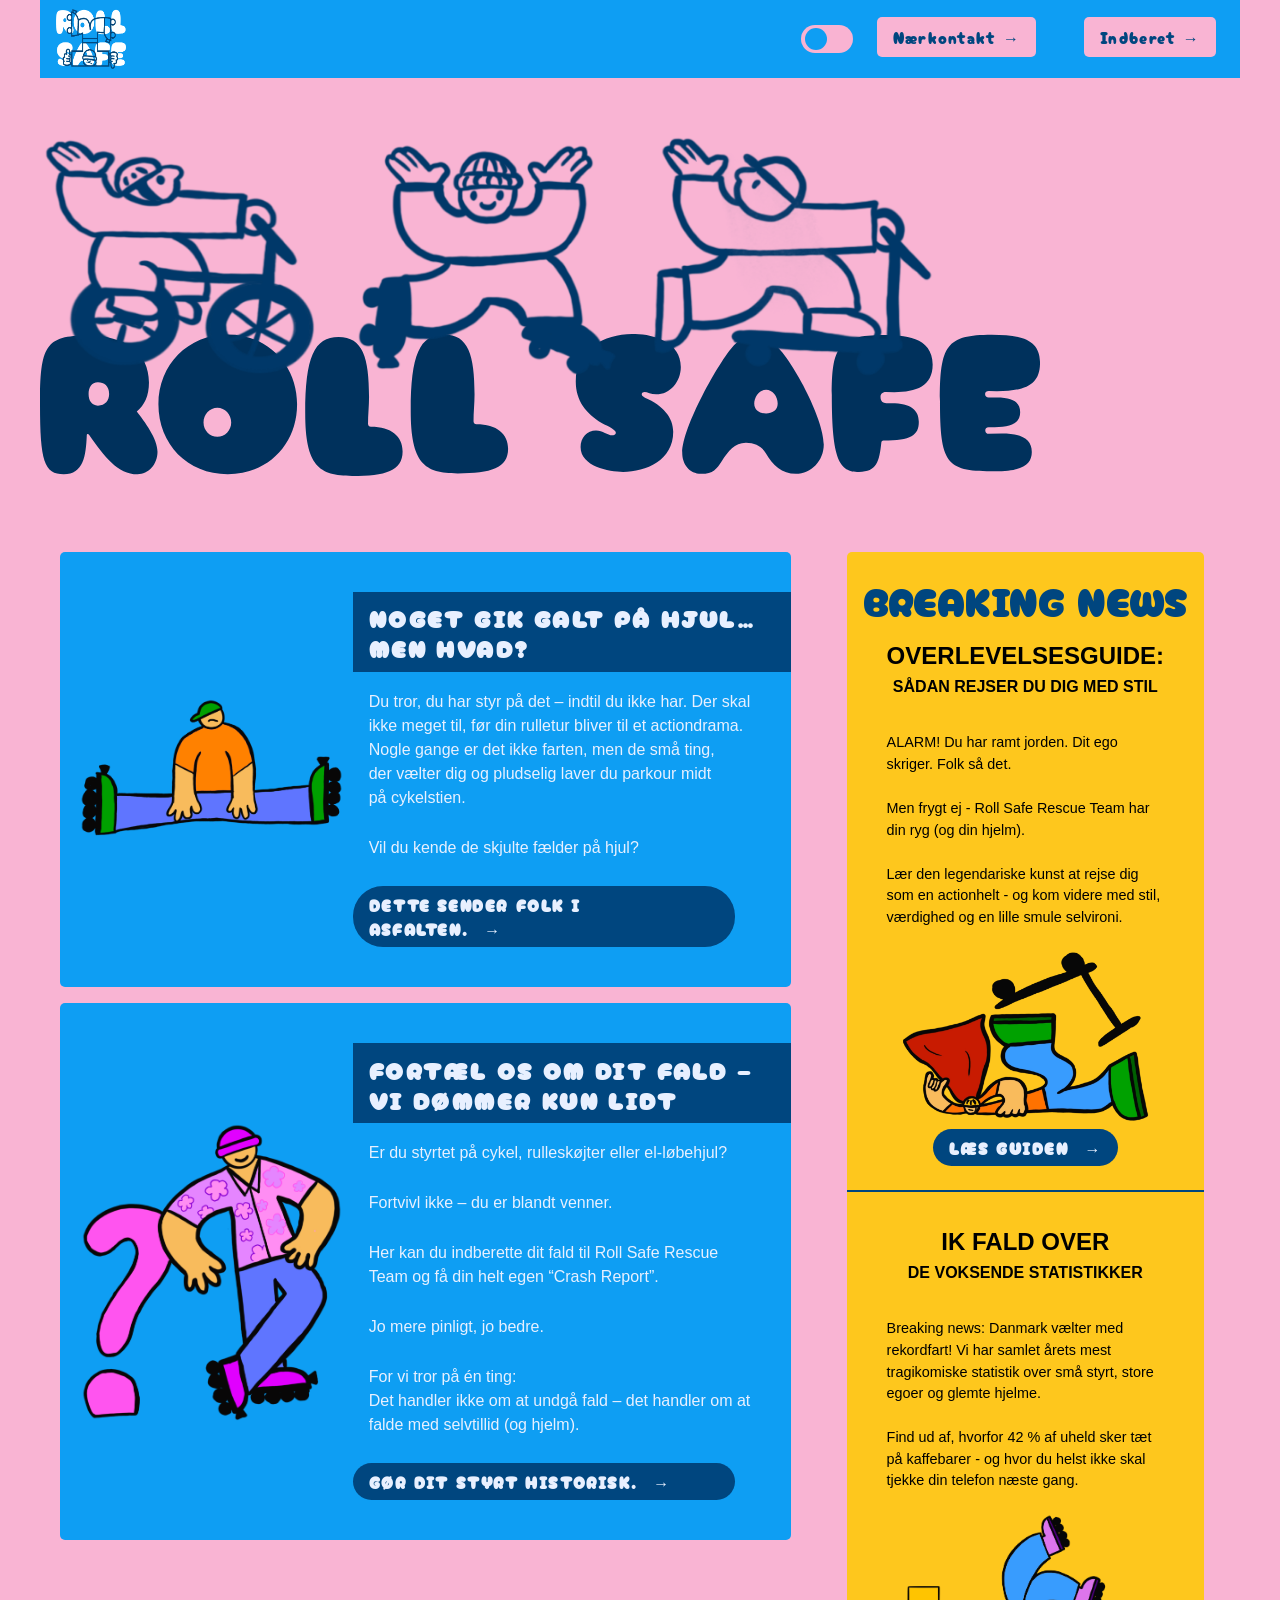
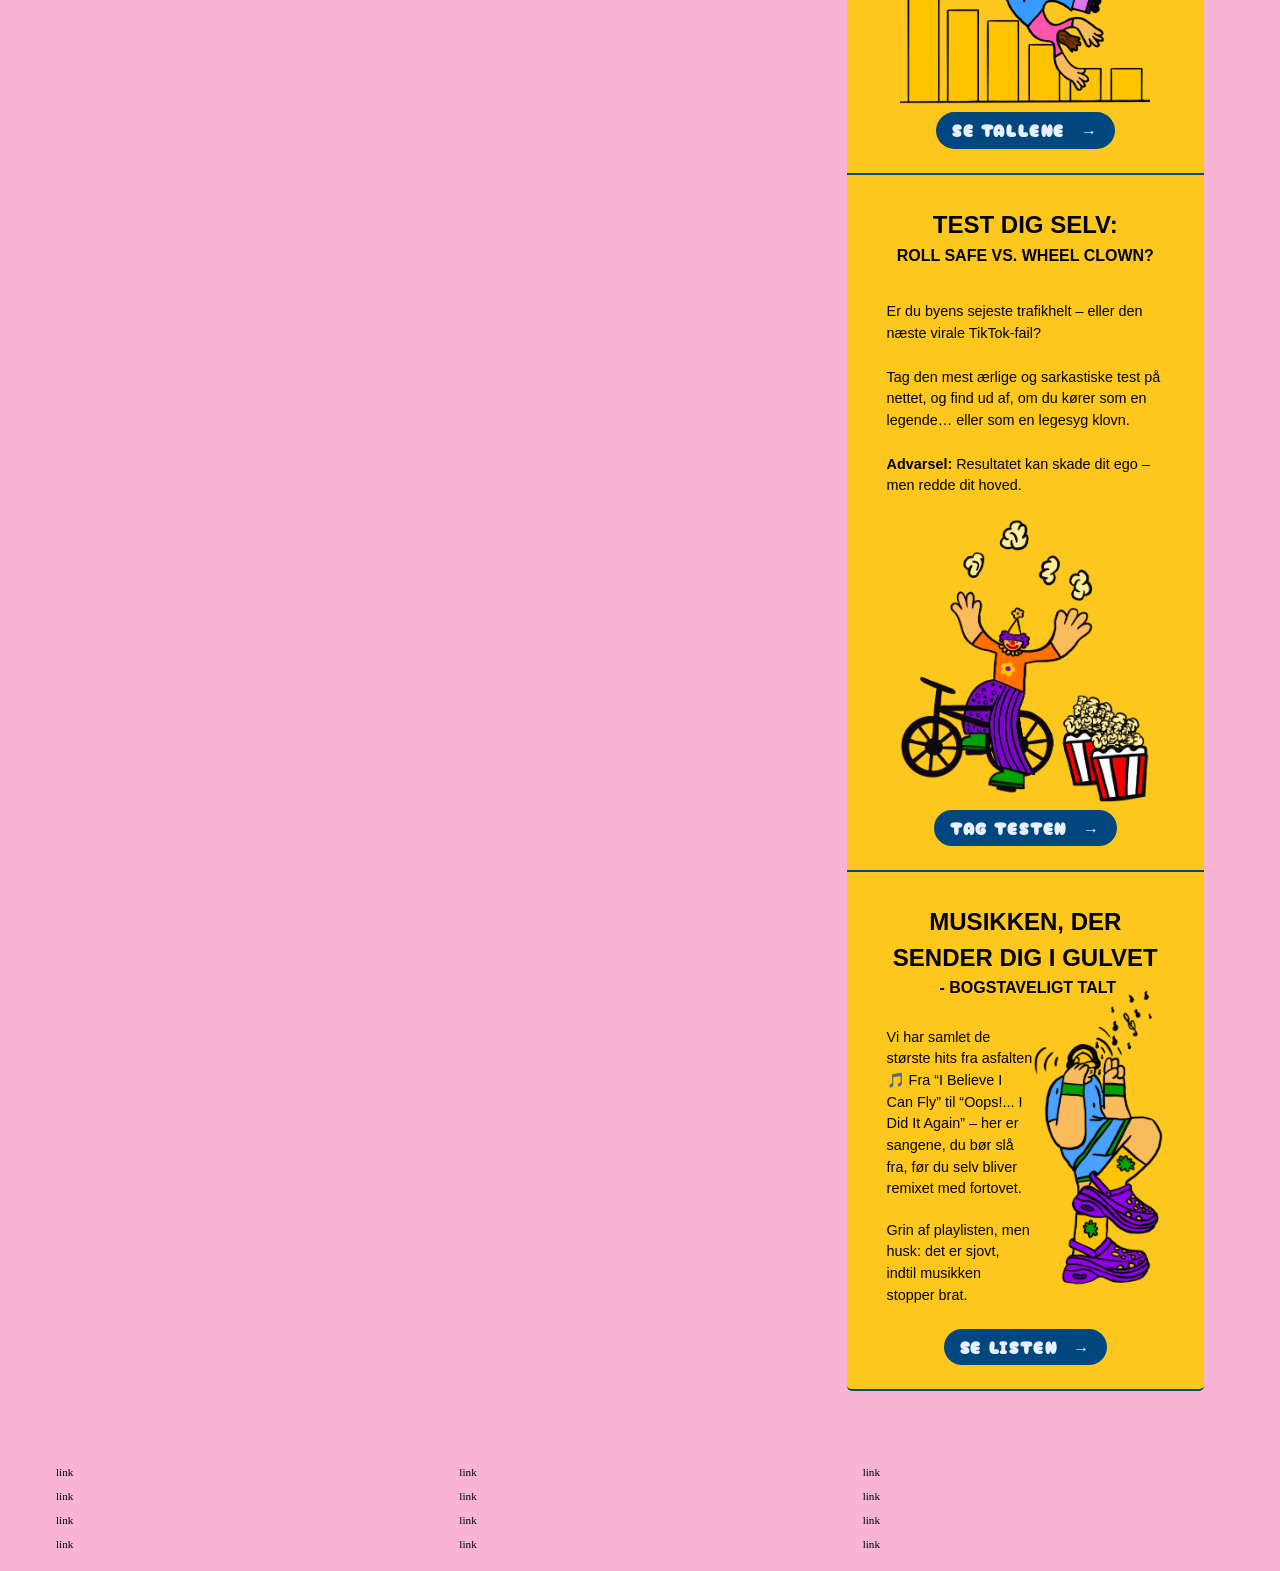
==== commit 1cec404b: "dialog og darkmode done" ====
--- a/emergency-main/index.html
+++ b/emergency-main/index.html
@@ -25,9 +25,12 @@
     <nav>
       <div id="logotype-wrapper" class="logo">
         <a href="index.html"> <img src="img/logo1.webp" alt="logo"> </a>
-
       </div>
+
       <ul class="menu">
+        <li><label for="checkbox" class="switch"><input type="checkbox" id="checkbox"><span
+              class="slider"></span></label>
+        </li>
         <li><a class="menuItem" href="instruction.html">Nærkontakt </a></li>
         <li><a class="menuItem" href="register.html">Indberet</a></li>
       </ul>
@@ -40,16 +43,12 @@
   </header>
   <section id="main-disclamer">
     <div id="main-disclamer-content">
-      <!-- <img src="warning" alt="ICON" /> -->
+
       <div class="scene">
-        <img src="img/head-img.webp" alt="ICON" alt="Riders" class="riders" id="riders-img">
+        <img src="img/head-img.webp" alt="ICON" alt="Riders" class="riders light-img-filter" id="riders-img">
       </div>
-      <div><img class="head-img-2 hero-title" src="img/SVG/Artboard 1.svg" alt="heading"></div>
-      <!-- <div>
-        <h1>ROLL SAFE</h1>
-        <p class="sub">SITE</p>
-
-      </div> -->
+      <div><img class="head-img-2 hero-title light-img-filter" src="img/Artboard-1.svg" alt="heading"></div>
+
     </div>
   </section>
   <main>
@@ -540,8 +539,8 @@
     </nav>
   </footer>
   <script src="js/burger.js"></script>
-  <!-- <script src="js/main.js"></script> -->
   <script src="js/dialog.js"></script>
+  <script src="js/darkmode.js"></script>
 </body>
 
 </html>
--- a/emergency-main/css/custom.css
+++ b/emergency-main/css/custom.css
@@ -1,9 +1,12 @@
 :root {
-  /* Colours */
-  --color-bg: #f9b4d3; /* page background /* /*F9B4D3 el. ffd4e0*/
+  color-scheme: light dark;
+
+  /* Colours 
+  */
+  --color-bg: light-dark(#f9b4d3, #004583); /* page background /*  ffd4e0*/
 
   /* Header */
-  --color-head-bg: #f9b4d3;
+  --color-head-bg: light-dark(#f9b4d3, #004583);
 
   /* Logotype */
   --color-logotype-bg: #0e9ef3;
@@ -13,23 +16,26 @@
   /* Global menu */
   --color-menu-bg: #0e9ef3;
   /* Links */
-  --color-link-bg: #f9b4d3;
-  --color-link-hover: #fff; /* used */
-  --color-link-active: #99958f; /* used */
+  --color-link-bg: light-dark(#f9b4d3, #00467f);
+  --color-link-hover: light-dark(#fff, #00375f); /* used */
+  --color-link-active: #0e9ef3; /* used */
   --border-radius-links: 5px;
+  --color-link-text: light-dark(#00467f, #f9b4d3);
+  --mode-color-bg: light-dark(#f9b3d2, #00467f);
 
   /* Headlines og rubrik */
   --font-h1-size: 10rem;
   --font-sub1-size: 4rem;
   --font-h2-size: 1rem;
   --font-h3-size: 2rem;
-  --color-headline-bg: #00467f;
-  --color-headline-text-page: #00467f;
-  --color-headline-breaking-bg: #fec71d;
+  --color-headline-bg: light-dark(#00467f, #004583);
+  --color-headline-text-page: light-dark(#00467f, #f9b4d3);
+  --color-headline-breaking-bg: light-dark(#fec71d, #f9b4d3);
   --color-page2-text-page: #f9b4d3;
   /* Tekst */
-  --color-text: #000;
-  --color-text-inverted: #ffffff;
+  --color-text: light-dark(#000, #e8f0ff);
+  --color-text-inverted: light-dark(#e8f0ff, #0e9ef3);
+  --newscard-text: light-dark(#000, #004583);
 
   /*  Marginer */
   --margin-head-bottom: 5px;
@@ -39,14 +45,27 @@
   --border-radius: 5px;
 
   /* Cards */
-  --color-card-bg: #0e9ef3;
-  --color-cta-card-bg: #00467f;
+  --color-card-bg: light-dark(#0e9ef3, #00375f);
+  --color-cta-card-bg: light-dark(#00467f, #00375f);
+  --color-card-h2: light-dark(#e8f0ff, #0e9ef3);
+  --color-cta--bg-2: #00467f;
+
   /* news-cards */
-  --color-news-bg: #fec71d;
+  --color-news-bg: light-dark(#fec71d, #f9b3d2);
   --color-news-bg-inverted: #00467f;
-  --color-cta-newscard-bg: #00467f;
+  --color-cta-newscard-bg: light-dark(#00467f, #00375f);
   --color-cta-newscard-bg-inverted: #fec71d;
 
+  /*dialog*/
+  --dialog-bg: light-dark(#fec71d, #004583);
+  --dialog-border: light-dark(#004583, #00375f);
+  --dialog-text: light-dark(#000, #f9b3d2);
+  --dialog-h2-color: light-dark(#004583, #f9b3d2);
+  --obs-border: light-dark(#004583, #00375f);
+  --cta-close-color-text: light-dark(#e8f0ff, #f9b3d2);
+  --dialog-radio-border: light-dark(#00467f, #f9b3d2);
+  --dialog-radio-bg: light-dark(#00467f, #f9b3d2);
+  --breaking-heading: #00467f;
   /* Fonts */
   --font-family-sans: ui-sans-serif;
   /* --font-weight-light: 300;
@@ -67,17 +86,22 @@
   --form-submit-size: 1rem;
 
   /* Infographics */
-  --color-info-bg: #0e9ef3;
+  --color-info-bg: light-dark(#0e9ef3, #00375f);
   --color-infobox-1-bg: #fec71d;
   --color-infobox-2-bg: #f9b4d3;
 
   /*forms*/
-  --form-border: 15px solid #004583;
+  --form-border: light-dark(#004583, #f9b4d3);
   --form-border-radius: 70px;
   --form-font-family: ui-sans-serif;
-  --form-text-color: #004583;
-  --form-input-border: 2.5px solid #004583;
+  --form-text-color: light-dark(#004583, #f9b4d3);
+  --form-input-border: light-dark(#004583, #f9b4d3);
   --form-input-border-radius: 10px;
   --form-input-padding: 5px;
   --form-input-width: 100%;
+
+  /*forms*/
+
+  --darkmode-cta: #fec71d;
+  /* --svg-text-color:; */
 }
--- a/emergency-main/css/general.css
+++ b/emergency-main/css/general.css
@@ -2,6 +2,11 @@
   font-family: var(--font-family-sans);
   color: var(--color-text);
   background-color: var(--color-bg);
+  color-scheme: light;
+}
+
+html.dark {
+  color-scheme: dark;
 }
 
 header {
@@ -31,13 +36,11 @@
   letter-spacing: 0.2em;
 }
 #main-disclamer-content .riders {
-  filter: invert(15%) sepia(75%) saturate(1500%) hue-rotate(185deg) brightness(90%) contrast(105%);
   place-self: center;
   padding-left: 0px;
   width: 1000px;
 }
 #main-disclamer-content .head-img-2 {
-  filter: invert(15%) sepia(75%) saturate(1500%) hue-rotate(185deg) brightness(95%) contrast(100%);
   place-self: center;
   padding-left: 0px;
   width: 1000px;
@@ -136,7 +139,7 @@
 header nav li a {
   margin: 1.5rem;
   background-color: var(--color-link-bg);
-  color: #00467f;
+  color: var(--color-link-text);
   font-size: var(--followup-text-size);
   padding: 0.5rem 1rem;
   border-radius: var(--border-radius-links);
@@ -227,3 +230,57 @@
 .news_card1 h5::before {
   text-align: center;
 }
+
+.darkmode {
+  background-color: var(--darkmode-bg);
+  color: var(--darkmode-h1-color);
+}
+
+.switch {
+  position: relative;
+  display: inline-block;
+  width: 52px;
+  height: 28px;
+}
+
+.switch input {
+  opacity: 0;
+  width: 0;
+  height: 0;
+}
+
+.slider {
+  position: absolute;
+  cursor: pointer;
+  top: 0;
+  left: 0;
+  right: 0;
+  bottom: 0;
+  background-color: var(--mode-color-bg);
+  border-radius: 34px;
+}
+input:checked + .slider::before {
+  translate: 100% 0;
+}
+.slider::before {
+  position: absolute;
+  content: "";
+  height: 22px;
+  width: 22px;
+  left: 4px;
+  bottom: 3px;
+  background-color: #0e9ef3;
+  border-radius: 50%;
+  transition: 0.4s;
+}
+.slider::after {
+  content: "";
+  background-color: var(--darkmode-bg);
+}
+.dark-img-filter {
+  filter: invert(82%) sepia(21%) saturate(748%) hue-rotate(292deg) brightness(103%) contrast(97%);
+}
+
+.light-img-filter {
+  filter: invert(15%) sepia(75%) saturate(1500%) hue-rotate(185deg) brightness(90%) contrast(105%);
+}
--- a/emergency-main/css/cards.css
+++ b/emergency-main/css/cards.css
@@ -15,7 +15,7 @@
 }
 .daily_text h2 {
   background-color: var(--color-headline-bg);
-  color: var(--color-text-inverted);
+  color: var(--color-card-h2);
   padding: calc(1.1rem / 1.5) 0 calc(1.1rem / 2) 1rem;
   margin: 0 0 0.5rem 0;
   font-family: var(--font-family-cheeryBomb);
@@ -27,7 +27,6 @@
   padding-right: 2rem;
   margin: 0 0 1rem 0;
   font-family: var(--font-family-sans-serif);
-
   color: var(--color-text-inverted);
   margin-left: 1rem;
 }
@@ -51,6 +50,7 @@
   gap: 0.4rem;
   padding: 1.5rem;
   height: min-content;
+  color: var(--newscard-text);
 }
 .news_card:nth-child(2n) {
   background-color: var(--color-news-bg);
@@ -85,9 +85,8 @@
   content: "BREAKING NEWS";
   font-family: "Cherry Bomb One";
   background-color: var(--color-headline-breaking-bg);
-  color: var(--color-headline-text-page);
+  color: var(--breaking-heading);
   font-size: 2.5rem;
-
   text-align: center;
   line-height: 1rem;
   padding-block: 1rem;
@@ -106,7 +105,7 @@
 .cta_btn {
   display: inline-block;
   padding: 0.4rem 1rem;
-  background-color: var(--color-cta-card-bg);
+  background-color: var(--color-cta--bg-2);
   color: var(--color-text-inverted);
   text-decoration: none;
   width: max-content;
@@ -187,9 +186,11 @@
   height: 650px;
 }
 .dialog-boks {
-  background-color: var(--color-news-bg);
+  background-color: var(--dialog-bg);
   border-radius: 50px;
-  border: var(--form-border);
+  border: 15px solid;
+  border-color: var(--dialog-border);
+  color: var(--dialog-text);
 }
 .dialog-article {
   place-self: center;
@@ -199,7 +200,7 @@
 .dialog-boks h2 {
   font-family: var(--font-family-cheeryBomb);
   font-size: 3.5rem;
-  color: var(--form-text-color);
+  color: var(--dialog-h2-color);
   text-align: center;
   letter-spacing: 0.1em;
   margin-block: 1rem;
@@ -214,7 +215,7 @@
 .dialog-boks h5 {
   font-family: var(--font-family-cheeryBomb);
   font-size: 1rem;
-  color: var(--form-text-color);
+  color: var(--dialog-h2-color);
   text-align: center;
   letter-spacing: 0.1em;
   margin-bottom: 20px;
@@ -247,7 +248,7 @@
   display: block;
   padding: 0.4rem 1rem;
   background-color: var(--color-cta-card-bg);
-  color: var(--color-text-inverted);
+  color: var(--cta-close-color-text);
   text-decoration: none;
   width: max-content;
   border-radius: 30px;
@@ -261,7 +262,8 @@
 }
 
 .obs {
-  border: 5px solid #004583;
+  border: 5px solid;
+  border-color: var(--obs-border);
   border-radius: 50px;
   padding: 20px;
   margin-bottom: 0.5rem;
@@ -352,7 +354,7 @@
 #dialog3 button {
   padding: 0.4rem 1rem;
   background-color: var(--color-cta-card-bg);
-  color: var(--color-text-inverted);
+  color: var(--cta-close-color-text);
   text-decoration: none;
   width: max-content;
   border-radius: 30px;
@@ -407,7 +409,8 @@
   appearance: none;
   -webkit-appearance: none;
   background-color: transparent;
-  border: 3px solid #00467f; /* samme mørkeblå som teksten */
+  border: 2px solid;
+  border-color: var(--dialog-radio-border); /* samme mørkeblå som teksten */
   border-radius: 50%; /* gør den rund */
   width: 20px;
   height: 20px;
@@ -424,7 +427,7 @@
   left: 4px;
   width: 8px;
   height: 8px;
-  background-color: #00467f; /* fyldet i midten */
+  background-color: var(--dialog-radio-bg); /* fyldet i midten */
   border-radius: 50%;
 }
 /**dialog 4*/
--- a/emergency-main/css/infographic.css
+++ b/emergency-main/css/infographic.css
@@ -80,7 +80,7 @@
   font-family: var(--font-family-sans-serif);
   font-size: 2rem;
   font-weight: bold;
-  color: var(--color-headline-bg);
+  color: var(--color-headline-text-page);
   place-self: center;
 }
 
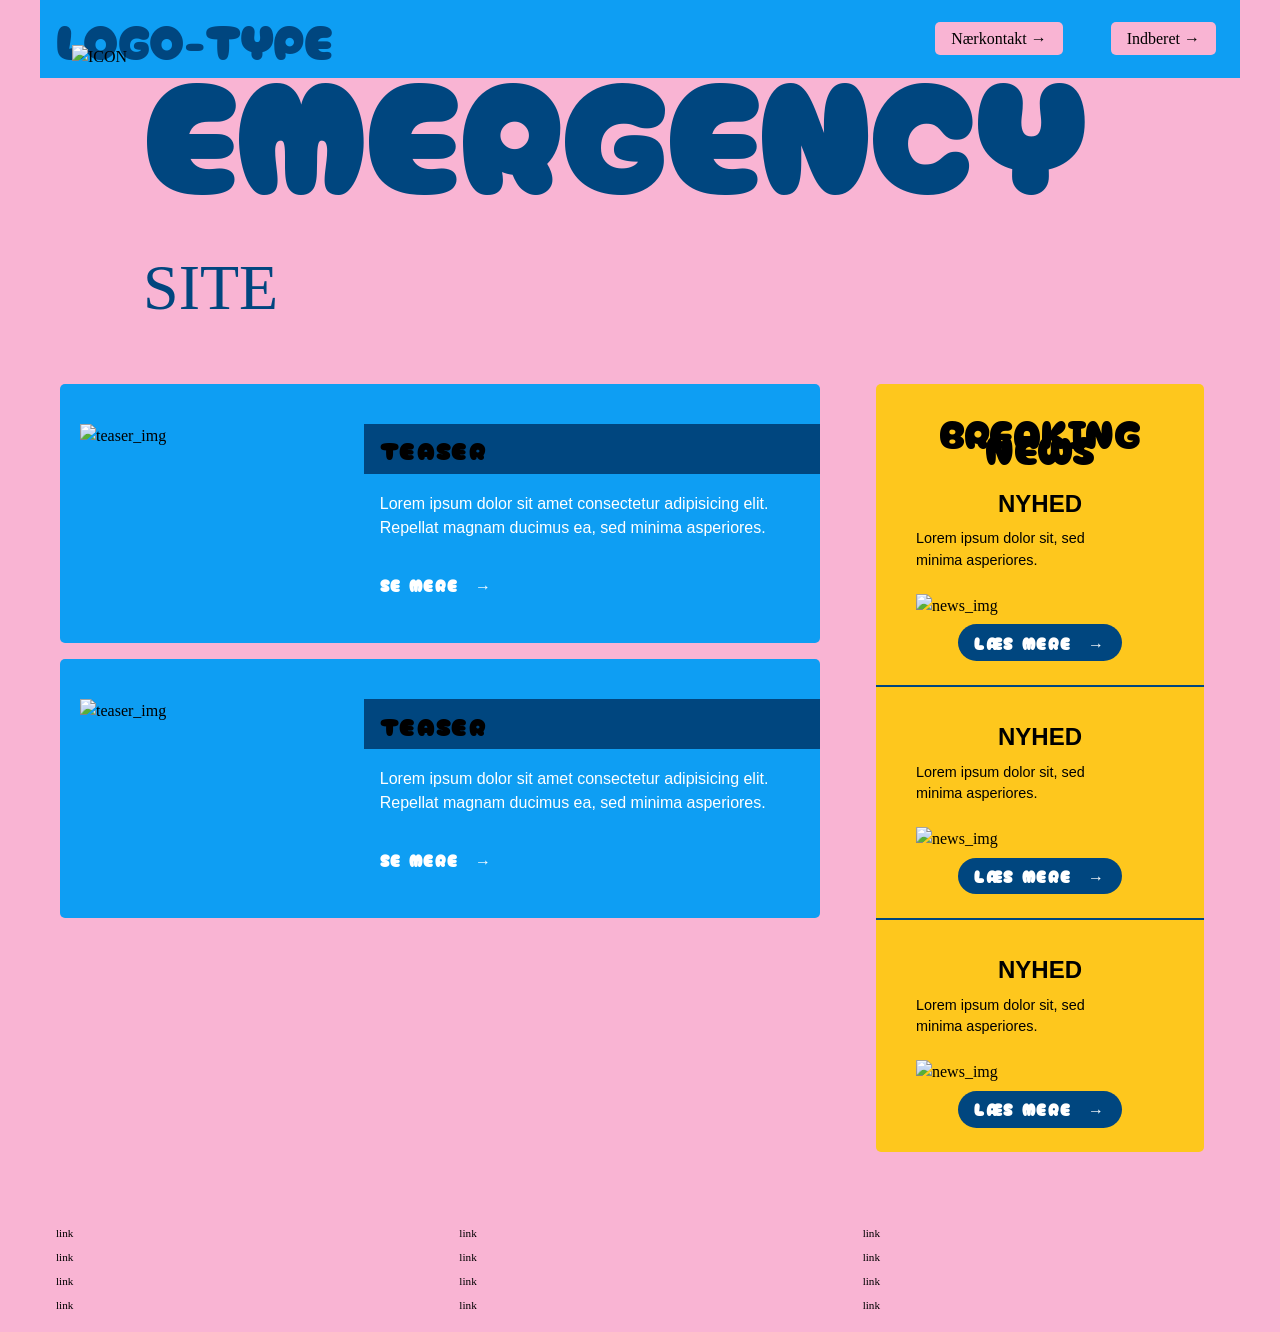
==== commit ced473ef: "Merge pull request #1 from frederikkerosenbom/forms Forms" ====
--- a/emergency-main/index.html
+++ b/emergency-main/index.html
@@ -12,7 +12,6 @@
   <link rel="stylesheet" href="css/layout.css" />
   <link rel="stylesheet" href="css/burger.css" />
   <link rel="stylesheet" href="css/cards.css" />
-  <link rel="stylesheet" href="css/infographic.css" />
   <link rel="icon" type="image/png" href="img/fav.png" />
   <link rel="preconnect" href="https://fonts.googleapis.com">
   <link rel="preconnect" href="https://fonts.gstatic.com" crossorigin>
@@ -24,13 +23,9 @@
   <header>
     <nav>
       <div id="logotype-wrapper" class="logo">
-        <a href="index.html"> <img src="img/logo1.webp" alt="logo"> </a>
+        <a href="index.html"> LOGO-TYPE </a>
       </div>
-
       <ul class="menu">
-        <li><label for="checkbox" class="switch"><input type="checkbox" id="checkbox"><span
-              class="slider"></span></label>
-        </li>
         <li><a class="menuItem" href="instruction.html">Nærkontakt </a></li>
         <li><a class="menuItem" href="register.html">Indberet</a></li>
       </ul>
@@ -43,471 +38,57 @@
   </header>
   <section id="main-disclamer">
     <div id="main-disclamer-content">
-
-      <div class="scene">
-        <img src="img/head-img.webp" alt="ICON" alt="Riders" class="riders light-img-filter" id="riders-img">
+      <!-- <img src="warning" alt="ICON" /> -->
+      <img src="img/Skærmbillede 2025-10-31 kl. 09.33.25.png" alt="ICON">
+      <div>
+        <h1>EMERGENCY</h1>
+        <p class="sub">SITE</p>
       </div>
-      <div><img class="head-img-2 hero-title light-img-filter" src="img/Artboard-1.svg" alt="heading"></div>
-
     </div>
   </section>
   <main>
     <section id="daily">
       <article class="daily_card">
-        <img class="daily-img-1" src="img/forside-info.png" alt="teaser_img" />
+        <img src="" alt="teaser_img" />
         <div class="daily_text">
-          <h2>Noget gik galt på hjul… men hvad?</h2>
+          <h2>Teaser</h2>
           <p>
-            Du tror, du har styr på det – indtil du ikke har. Der skal ikke meget til, før din rulletur bliver til et
-            actiondrama. Nogle gange er det ikke farten, men de små ting, der vælter dig og pludselig laver du parkour
-            midt på
-            cykelstien. </p>
-          <p>Vil du kende de skjulte fælder på hjul?</p>
-
-          <a href="instruction.html" class="cta_btn">Dette sender folk i asfalten.</a>
+            Lorem ipsum dolor sit amet consectetur adipisicing elit. Repellat
+            magnam ducimus ea, sed minima asperiores.
+          </p>
+          <a href="" class="cta_btn">Se mere</a>
         </div>
       </article>
       <article class="daily_card">
-        <img class="daily-img-1" src="img/forside-form.png" alt="teaser_img" />
+        <img src="" alt="teaser_img" />
         <div class="daily_text">
-          <h2>Fortæl os om dit fald – vi dømmer kun lidt</h2>
+          <h2>Teaser</h2>
           <p>
-            Er du styrtet på cykel, rulleskøjter eller el-løbehjul? </p>
-          <p>Fortvivl ikke – du er blandt venner. </p>
-          <p>Her kan
-            du indberette dit
-            fald til Roll Safe Rescue Team og få din helt egen “Crash Report”. </p>
-          <p>Jo mere pinligt, jo bedre. </p>
-          <p>For vi
-            tror på én ting: <br>
-
-            Det handler ikke om at undgå fald – det handler om at falde med selvtillid (og hjelm). </p>
-
-
-          <a href="register.html" class="cta_btn">Gør dit styrt historisk.</a>
+            Lorem ipsum dolor sit amet consectetur adipisicing elit. Repellat
+            magnam ducimus ea, sed minima asperiores.
+          </p>
+          <a href="" class="cta_btn">Se mere</a>
         </div>
       </article>
     </section>
     <section id="breaking">
-      <article class="news_card news_card1">
-        <h3>Overlevelsesguide:</h3>
-        <h5>Sådan rejser du dig med stil</h5>
-        <p>ALARM! Du har ramt jorden. Dit ego skriger. Folk så det. </p>
-        <p>Men frygt ej - Roll Safe Rescue Team har din ryg (og
-          din
-          hjelm). </p>
-        <p>Lær den legendariske kunst at rejse dig som en actionhelt - og kom videre med stil, værdighed og en
-          lille
-          smule
-          selvironi. </p>
-
-        <img class="news_img1" src="img/overlevelse-img.webp" alt="news_img" />
-        <!--dialogboks-->
-        <dialog class="dialog-boks" id="dialog1">
-          <form method="dialog">
-            <div class="dialog-header">
-              <h2>Overlevelsesguide:</h2>
-              <h5>Sådan rejser du dig med stil efter et fald</h5>
-            </div>
-            <div class="dialog-article dialog-article1">
-              <div class="mellemrubrik">
-                <h3>ALARM!</h3>
-
-                <div>
-                  <p>Du har ramt jorden. Dit ego er beskadiget. Dit ben lever (måske). Men vigtigst af alt: folk
-                    så
-                    det.
-                  </p>
-
-                  <p>Frygt ej – Roll Safe Rescue Team er her med en nøje udviklet kriseplan til alle, der har smagt
-                    lidt
-                    for
-                    meget
-                    asfalt.<br>For sandheden er, at det ikke handler om at du falder.<br> Det handler om hvordan du
-                    rejser
-                    dig.</p>
-                </div>
-
-                <img src="img/overlevelse-img.webp" alt="overlevelse" class="crash-img">
-              </div>
-
-
-
-
-              <h3>1. Bevar roen (eller illusionen af den)</h3>
-              <p>Hvis du ligner en, der har styr på situationen, har du næsten det.<br> Løft hovedet. Ret på
-                solbrillerne.<br>
-                Ignorer smerten, og giv folk omkring dig et nik som om du mente det hele.</p>
-
-              <h3> 2. Undertrykt smerte = ægte styrke</h3>
-              <p>Ja, det gør ondt. Men du er på åben gade – og her gælder den gyldne regel:<br> Du må gerne skrige, bare
-                gør det
-                indeni.<br> (Eller i det mindste vent, til du er væk fra kameraer.)<br>
-                (Pro Tip: Rejs dig først. Tjek for knækkede dele bagefter.)</p>
-
-              <h3>3. Områdevurdering: Hvem så dig?</h3>
-              <p>Er der nogen, der filmede?<br> Hvis ja – smil. Du er nu officielt viralt materiale.<br> Men brug
-                chancen:
-                Når folk
-                ser dig med hjelm, sender du et vigtigt budskab – at sikkerhed og stil godt kan gå hånd i hånd.</p>
-
-
-              <h3> 4. Rejs dig som en superhelt fra et eksplosion-klip</h3>
-              <p>Langsomt. Dramatiske bevægelser.<br> Tjek hjelmen.<br> Rejs dig, som om du netop har reddet verden –
-                ikke
-                bare dit
-                styr.<br> Giv dig selv soundtracket: “Eye of the Tiger.”</p>
-
-
-              <h3> 5. Kør videre. Som en legende.</h3>
-              <p>Du klarede den.<br> Men glem ikke, hvorfor du faldt: måske musik, måske mobilen, måske manglende
-                hjelm.<br> Det
-                næste fald behøver ikke være dit sidste – bare brug hovedet (og beskyt det).</p>
-
-              <h3>Pro Tip:</h3>
-              <p>Det handler ikke om at undgå fald – det handler om at falde med selvtillid.</p>
-              <div class="obs">
-                <h3>OBS! </h3>
-                <p>Vi joker, fordi vi kender følelsen.<br> Men uheld på cykel, rulleskøjter og el-løbehjul sker hver dag
-                  –
-                  og mange
-                  ender langt værre end et forslået ego.<br> En hjelm kan reducere risikoen for alvorlig hovedskade med
-                  70
-                  %.<br> Så
-                  næste gang du kører ud, så husk: selv helte bruger beskyttelse.</p>
-              </div>
-            </div>
-            <button type="button" class="close_btn close_btn1">LUK</button>
-          </form>
-        </dialog>
-
-        <button class="cta_btn" id="cta_open1">Læs guiden</button>
+      <article class="news_card">
+        <h3>Nyhed</h3>
+        <p>Lorem ipsum dolor sit, sed minima asperiores.</p>
+        <img src="" alt="news_img" />
+        <a class="cta_btn" href="">Læs mere</a>
       </article>
       <article class="news_card">
-        <h3 class="news-stat-h3">Ik fald over</h3>
-        <h5>de voksende statistikker</h5>
-        <p>Breaking news: Danmark vælter med rekordfart! Vi har samlet årets mest tragikomiske statistik over små styrt,
-          store
-          egoer og glemte hjelme. </p>
-        <p>Find ud af, hvorfor 42 % af uheld sker tæt på kaffebarer - og hvor du helst ikke skal
-          tjekke
-          din telefon næste gang.</p>
-
-        <img class="news_img2" src="img/statistik-img.webp" alt="news_img" />
-        <!--dialogboks-->
-        <dialog class="dialog-boks" id="dialog2">
-          <form method="dialog">
-            <h2>Ik fald over</h2>
-            <h5>de voksende statistikker</h5>
-            <div class="dialog-article">
-              <div class="mellemrubrik">
-                <p>Forestil dig, du triller gennem byen. Solen skinner, musikken spiller, og verden er din cykelsti. Alt
-                  er
-                  perfekt –
-                  indtil asfalten pludselig beslutter, at du skal have en nærkontakt. <br>
-                  Velkommen til Crash Stats 2025 – den mest dramatiske rapport over små uheld, du nogensinde har læst.
-                </p>
-                <img src="img/statistik-img.webp" alt="statistik">
-              </div>
-              <h3>Hvor falder vi?</h3>
-              <p>Ifølge årets (meget uofficielle) “Crash Census” sker størstedelen af fald i byens mest
-                Instagram-venlige
-                zoner –
-                nemlig steder, hvor folk lytter til musik, tager billeder, eller prøver at styre med én hånd. <br>
-                42 % af uheldene sker inden for 50 meter af en kaffebar. Sammenhæng? Vi siger det bare. </p>
-              <h4>De mest “dramatiske fald-hotspots”:</h4>
-              <ul>
-                <li>Nørrebrogade: “Den klassiske dobbelte dør-ulykke”</li>
-                <li>Amager Strand: “Sand, sol og selvtillid = opskrift på styrt”</li>
-                <li>Aarhus C: “Høj risiko for AirPod-relaterede fald”</li>
-              </ul>
-
-              <h3>Hvornår falder vi?</h3>
-              <h4>Dataen er klar:</h4>
-              <p>De fleste fald sker mellem kl. 8 og 9 – præcis, når vi har mest travlt med at komme for sent. <br>
-                Eftermiddagene topper også – især kl. 16:30, hvor trætte pendlere mister koncentrationen (og balance).
-              </p>
-
-
-              <h3>Hvordan falder vi?</h3>
-              <h4>Der er naturligvis mange kreative metoder:</h4>
-              <ul>
-                <li>31 %: Telefon-distraktion (“Jeg skulle bare lige tjekke Snap”).</li>
-                <li>22 %: Musik-faldet (“Jeg hørte lige min yndlingsdel”).</li>
-                <li>19 %: Mode-faldet (skræmmende mange uden hjelm, men med solbriller).</li>
-              </ul>
-              <div class="obs">
-                <h3>Bag ironien – den alvorlige pointe</h3>
-                <p>Det hele er sjovt, indtil det ikke er det.</p>
-                <p>Sidste år blev over 3.000 danskere kørt på skadestuen efter uheld på cykel eller el-løbehjul. De
-                  fleste
-                  med
-                  småskrammer – men nogle med alvorlige hovedskader, fordi hjelmen lå hjemme. <br>
-                  Det er ikke moralprædiken – det er statistik. <br> Og hvis Crash Stats 2025 skal have en morale, er
-                  det
-                  denne: <br>
-                  “Du kan ikke undgå alle fald – men du kan undgå, at de bliver historiske.”<br>
-                  Så næste gang du triller af sted med musik i ørerne og vind i håret – så lad hjelmen være den, der
-                  redder
-                  din finale.
-                </p>
-              </div>
-            </div>
-            <button type="button" class="close_btn close_btn2">LUK</button>
-          </form>
-        </dialog>
-        <button class="cta_btn" id="cta_open2">Se tallene</button>
+        <h3>Nyhed</h3>
+        <p>Lorem ipsum dolor sit, sed minima asperiores.</p>
+        <img src="" alt="news_img" />
+        <a class="cta_btn" href="">Læs mere</a>
       </article>
       <article class="news_card">
-        <h3>Test dig selv:</h3>
-        <h5>Roll Safe vs. Wheel Clown?</h5>
-        <p>Er du byens sejeste trafikhelt – eller den næste virale TikTok-fail? </p>
-        <p>Tag den mest ærlige og sarkastiske test
-          på nettet,
-          og find ud af, om du kører som en legende… eller som en legesyg klovn. </p>
-        <p><strong>Advarsel:</strong> Resultatet kan skade dit ego
-          – men
-          redde dit hoved. </p>
-
-        <img class="news_img3" src="img/quiz-img.webp" alt="news_img" />
-        <!--dialogboks-->
-        <dialog class="dialog-boks" id="dialog3">
-          <form method="dialog" id="quiz-form">
-            <h2>Test dig selv</h2>
-            <h5>Er du en Roll Safe Rider eller en Wheel Clown?”</h5>
-            <div class="dialog-article">
-              <div class="mellemrubrik">
-                <p>Forestil dig dette: du suser ned ad cykelstien, vinden i håret, solbrillerne på, musikken spiller –
-                  du
-                  føler dig
-                  uovervindelig. Indtil... asfalten beslutter, at det er din tur til at blive dagens hovedrolle i “Når
-                  gode
-                  mennesker
-                  vælter”. </p>
-
-                <p class="p-strong">Men hvem er du egentlig i trafikken?</p>
-                <div class="dialog3-grid">
-                  <div>
-                    <p>Er du en Roll Safe Rider – den rolige, reflekterede helt med hjelm,
-                      opmærksomhed og respekt for cykelstien?</p>
-                    <p>
-                      Eller en Wheel Clown – den distraherede daredevil, der tror, at multitasking og asfalt er en god
-                      kombination?</p>
-                  </div>
-                  <img src="img/quiz-img.webp" alt="quiz">
-                </div>
-              </div>
-
-              <h3>Tag testen her </h3>
-
-
-
-              <div>
-                <div class="test-s">
-                  <h4> Spørgsmål 1: “Hvordan starter din tur?” </h4>
-                  <label for="a1">
-                    <input id="a1" name="q1" type="radio" value="a1">A: Jeg tjekker, at lyset virker, og at hjelmen
-                    sidder
-                    fast.
-                  </label>
-                  <label for="b1">
-                    <input id="b1" name="q1" type="radio" value="b1">B: Jeg sætter musik i ørene og tænker “det går
-                    nok”.
-                  </label>
-                  <p class="hint hint1">(Hint: Hvis din playliste starter før din hjelm, så har du allerede point hos
-                    Wheel
-                    Clown.)</p>
-                </div>
-                <div class="test-s">
-                  <h4>Spørgsmål 2: “Din telefon vibrerer midt i turen – hvad gør du?”</h4>
-
-                  <label for="a2">
-                    <input id="a2" name="q2" type="radio" value="a2">A: Lader den være. Jeg svarer, når jeg er fremme.
-                  </label>
-                  <label for="b2">
-                    <input id="b2" name="q2" type="radio" value="b2">B: Løfter telefonen med én hånd, mens jeg styrer
-                    med
-                    den anden.
-                  </label>
-                  <p class="hint hint2">(Hvis du valgte B, tillykke – du har lige bestilt en gratis tur i
-                    asfalthotellet.)
-                  </p>
-                </div>
-
-                <div class="test-s">
-                  <h4>Spørgsmål 3: “Hvilken lyd hører du mest, når du kører?”</h4>
-
-                  <label for="a3">
-                    <input id="a3" name="q3" type="radio" value="a3">A: Trafiklyde, klokker, folk, der råber “PAS PÅ!”.
-                  </label>
-                  <label for="b3">
-                    <input id="b3" name="q3" type="radio" value="b3">B: Den nye remix-version af ‘I Believe I Can Fly’.
-                  </label>
-                  <p class="hint hint3">(Musik er fedt. Men ikke, når soundtracket til dit liv ender i slowmotion.)</p>
-                </div>
-                <div class="test-s">
-                  <h4>Spørgsmål 4: “Hvorfor bruger du (eller bruger du ikke) hjelm?”</h4>
-
-                  <label for="a4">
-                    <input id="a4" name="q4" type="radio" value="a4">A: Jeg har én – det er bare sund fornuft.
-                  </label>
-                  <label for="b4">
-                    <input id="b4" name="q4" type="radio" value="b4">B: “Jeg skal bare lige ned til Netto.”
-                  </label>
-                  <p class="hint hint4">(Fun fact: 70% af cykelulykker sker netop “bare lige” på korte ture.)</p>
-                </div>
-                <div class="test-buttons">
-                  <button type="button" id="quiz-btn">SE RESULTAT</button>
-                  <button type="reset" id="quiz-reset-btn">PRØV IGEN</button>
-                  <button type="reset" id="quiz-reset1-btn">RESET</button>
-                </div>
-              </div>
-
-              <div class="resultatA">
-                <h3>Tillykke!</h3>
-                <p>Du er en Roll Safe Rider – urban helt, master of balance, og mulig redningsmodel for
-                  fremtidige kampagner. Du ser måske ikke dramatisk ud – men du lever længere.</p>
-              </div>
-              <div class="resultatB">
-                <h3>PAS PÅ DIG SELV, KLOVN</h3>
-                <p>Velkommen i cirkustruppen, Wheel Clown! Du er hovedrollen i din egen stuntfilm –
-                  men uden stuntkoordinator. Hjelmen er ikke til pynt. Den er din bedste ven, selv når du tror, du har
-                  styr på det.
-                  <br>
-                  “Don’t be the clown. Be the rider.”
-                </p>
-              </div>
-
-              <p class="obs">
-                Vi griner – men bag ironien gemmer der sig noget vigtigt: <br> De fleste uheld sker, fordi vi
-                undervurderer risikoen.
-                <br> Musik, mobiler og “bare lige” kan koste dyrt. <br>
-                Så næste gang du hopper på cyklen, rulleskøjterne eller el-løbehjulet – spørg dig selv: <br>Vil du være
-                en
-                Roll Safe
-                Rider… eller en Wheel Clown?
-              </p>
-            </div>
-
-            <button type="button" class="close_btn close_btn3">LUK</button>
-          </form>
-        </dialog>
-        <button class="cta_btn" id="cta_open3">Tag testen</button>
-      </article>
-      <article class="news_card">
-
-        <div class="news-music1">
-          <h3>Musikken, der sender dig i gulvet</h3>
-
-          <h5 class="news-music-h5">- bogstaveligt talt</h5>
-        </div>
-        </div>
-        <div class="news_card4">
-          <div>
-            <p>Vi har samlet de største hits fra asfalten 🎵 Fra “I Believe I Can Fly” til “Oops!... I Did It Again” –
-              her
-              er sangene,
-              du bør slå fra, før du selv bliver remixet med fortovet.</p>
-            <p>Grin af playlisten, men husk: det er sjovt, indtil
-              musikken
-              stopper brat. </p>
-          </div>
-          <img class="news_img4" src="img/playlist-img.webp" alt="news_img" />
-        </div>
-        <!--dialogboks-->
-        <dialog class="dialog-boks" id="dialog4">
-          <form method="dialog">
-            <h2>10 sange</h2>
-            <h5>Du IKKE skal høre, mens du kører på hjul</h5>
-            <div class="dialog-article">
-              <div class="grid">
-                <div>
-                  <p>Der findes musik til alt. Musik til festen. Musik til træningen. Og åbenbart også musik til... dit
-                    styrt.
-                  </p>
-
-                  <p> For hvis vi skal tro på de mange uofficielle Crash Stats 2025, så er det ikke hullerne i vejen,
-                    der
-                    er
-                    den største
-                    fare – det er dine AirPods.</p>
-
-                  <p>Velkommen til Roll Safe’s Fald Soundtrack – de 10 sange, du aldrig bør høre, mens du kører på
-                    cykel,
-                    rulleskøjter
-                    eller el-løbehjul. </p>
-                </div>
-
-                <img src="img/playlist-img.webp" alt="playlist">
-
-              </div>
-              <ul>
-                <li>
-                  🎵 <strong>#1 – “I Believe I Can Fly” – R. Kelly</strong> <br>
-                  Du kan ikke.<br> Tro os. Vi har prøvet.
-                </li>
-                <li>
-                  🎵 <strong>#2 – “Can’t Feel My Face” – The Weeknd</strong><br>
-                  Efter et møde med asfalten? Nej, det kan du faktisk ikke.
-                </li>
-                <li>
-                  🎵 <strong>#3 – “Highway to Hell” – AC/DC</strong><br>
-                  Ironien skriver næsten sig selv.
-                </li>
-                <li>
-                  🎵 <strong>#4 – “Don’t Stop Me Now” – Queen</strong><br>
-                  ...men det burde du. Især ved rødt lys.
-                </li>
-                <li>
-                  🎵 <strong>#5 – “Rolling in the Deep” – Adele</strong><br>
-                  Hvis du hører den her, mens du ruller, ender du måske netop dér.
-                </li>
-                <li>
-                  🎵 <strong>#6 – “Oops!... I Did It Again” – Britney Spears</strong><br>
-                  Endnu et styrt. Endnu en gang uden hjelm.
-                </li>
-                <li>
-                  🎵 <strong>#7 – “Another One Bites the Dust” – Queen</strong><br>
-                  Vi håber, du ikke er “another one”.
-                </li>
-                <li>
-                  🎵 <strong>#8 – “Levitating” – Dua Lipa</strong><br>
-                  Desværre er det ikke dig, der leviterer – det er din cykel, efter du rammer kantstenen.
-                </li>
-                <li>
-                  🎵 <strong>#9 – “Lose Yourself” – Eminem</strong><br>
-                  Ja, det gør du. Balancen, altså.
-                </li>
-                <li>
-                  🎵 <strong>#10 - “Hit Me Baby One More Time” – Britney Spears (igen)</strong><br>
-                  Lad være. Bare... lad være.
-                </li>
-              </ul>
-              <div class="obs">
-                <h3>Lidt sjov - men meget alvor</h3>
-                <p>Vi griner, men pointen er klar: Musik gør dig blind. <br> Ifølge undersøgelser (fra bl.a. Rådet for
-                  Sikker Trafik)
-                  sker hundredvis af uheld hvert år, fordi folk lytter til musik, snakker i telefon – eller bare “zoner
-                  ud”.
-                  <br>
-                  Når du ikke kan høre trafikken, kan den heller ikke “høre” dig. <br> Det er ikke farligt at elske
-                  musik
-                  –
-                  men det er
-                  farligt, når soundtracket overdøver virkeligheden.
-                </p>
-
-
-                <p><strong>Næste gang du hopper på cyklen eller el-løbehjulet, så husk:<br>Lyd på verden – ikke bare på
-                    dine
-                    ører.
-                  </strong> </p>
-              </div>
-            </div>
-            <button type="button" class="close_btn close_btn4">LUK</button>
-          </form>
-        </dialog>
-        <button class="cta_btn" id="cta_open4">Se listen</button>
+        <h3>Nyhed</h3>
+        <p>Lorem ipsum dolor sit, sed minima asperiores.</p>
+        <img src="" alt="news_img" />
+        <a class="cta_btn" href="">Læs mere</a>
       </article>
     </section>
   </main>
@@ -539,8 +120,7 @@
     </nav>
   </footer>
   <script src="js/burger.js"></script>
-  <script src="js/dialog.js"></script>
-  <script src="js/darkmode.js"></script>
+  <script src="js/main.js"></script>
 </body>
 
 </html>
--- a/emergency-main/css/custom.css
+++ b/emergency-main/css/custom.css
@@ -1,12 +1,9 @@
 :root {
-  color-scheme: light dark;
-
-  /* Colours 
-  */
-  --color-bg: light-dark(#f9b4d3, #004583); /* page background /*  ffd4e0*/
+  /* Colours */
+  --color-bg: #f9b4d3; /* page background /* /*F9B4D3 el. ffd4e0*/
 
   /* Header */
-  --color-head-bg: light-dark(#f9b4d3, #004583);
+  --color-head-bg: #f9b4d3;
 
   /* Logotype */
   --color-logotype-bg: #0e9ef3;
@@ -16,26 +13,23 @@
   /* Global menu */
   --color-menu-bg: #0e9ef3;
   /* Links */
-  --color-link-bg: light-dark(#f9b4d3, #00467f);
-  --color-link-hover: light-dark(#fff, #00375f); /* used */
-  --color-link-active: #0e9ef3; /* used */
+  --color-link-bg: #f9b4d3;
+  --color-link-hover: #fff; /* used */
+  --color-link-active: #99958f; /* used */
   --border-radius-links: 5px;
-  --color-link-text: light-dark(#00467f, #f9b4d3);
-  --mode-color-bg: light-dark(#f9b3d2, #00467f);
 
   /* Headlines og rubrik */
   --font-h1-size: 10rem;
   --font-sub1-size: 4rem;
   --font-h2-size: 1rem;
   --font-h3-size: 2rem;
-  --color-headline-bg: light-dark(#00467f, #004583);
-  --color-headline-text-page: light-dark(#00467f, #f9b4d3);
-  --color-headline-breaking-bg: light-dark(#fec71d, #f9b4d3);
+  --color-headline-bg: #00467f;
+  --color-headline-text-page: #00467f;
+  --color-headline-breaking-bg: #fec71d;
   --color-page2-text-page: #f9b4d3;
   /* Tekst */
-  --color-text: light-dark(#000, #e8f0ff);
-  --color-text-inverted: light-dark(#e8f0ff, #0e9ef3);
-  --newscard-text: light-dark(#000, #004583);
+  --color-text: #000;
+  --color-text-inverted: #ffffff;
 
   /*  Marginer */
   --margin-head-bottom: 5px;
@@ -45,27 +39,14 @@
   --border-radius: 5px;
 
   /* Cards */
-  --color-card-bg: light-dark(#0e9ef3, #00375f);
-  --color-cta-card-bg: light-dark(#00467f, #00375f);
-  --color-card-h2: light-dark(#e8f0ff, #0e9ef3);
-  --color-cta--bg-2: #00467f;
-
+  --color-card-bg: #0e9ef3;
+  --color-cta-card-bg: #00467f;
   /* news-cards */
-  --color-news-bg: light-dark(#fec71d, #f9b3d2);
+  --color-news-bg: #fec71d;
   --color-news-bg-inverted: #00467f;
-  --color-cta-newscard-bg: light-dark(#00467f, #00375f);
+  --color-cta-newscard-bg: #00467f;
   --color-cta-newscard-bg-inverted: #fec71d;
 
-  /*dialog*/
-  --dialog-bg: light-dark(#fec71d, #004583);
-  --dialog-border: light-dark(#004583, #00375f);
-  --dialog-text: light-dark(#000, #f9b3d2);
-  --dialog-h2-color: light-dark(#004583, #f9b3d2);
-  --obs-border: light-dark(#004583, #00375f);
-  --cta-close-color-text: light-dark(#e8f0ff, #f9b3d2);
-  --dialog-radio-border: light-dark(#00467f, #f9b3d2);
-  --dialog-radio-bg: light-dark(#00467f, #f9b3d2);
-  --breaking-heading: #00467f;
   /* Fonts */
   --font-family-sans: ui-sans-serif;
   /* --font-weight-light: 300;
@@ -86,22 +67,17 @@
   --form-submit-size: 1rem;
 
   /* Infographics */
-  --color-info-bg: light-dark(#0e9ef3, #00375f);
+  --color-info-bg: #0e9ef3;
   --color-infobox-1-bg: #fec71d;
   --color-infobox-2-bg: #f9b4d3;
 
   /*forms*/
-  --form-border: light-dark(#004583, #f9b4d3);
+  --form-border: 15px solid #004583;
   --form-border-radius: 70px;
   --form-font-family: ui-sans-serif;
-  --form-text-color: light-dark(#004583, #f9b4d3);
-  --form-input-border: light-dark(#004583, #f9b4d3);
+  --form-text-color: #004583;
+  --form-input-border: 2.5px solid #004583;
   --form-input-border-radius: 10px;
   --form-input-padding: 5px;
   --form-input-width: 100%;
-
-  /*forms*/
-
-  --darkmode-cta: #fec71d;
-  /* --svg-text-color:; */
 }
--- a/emergency-main/css/general.css
+++ b/emergency-main/css/general.css
@@ -2,11 +2,6 @@
   font-family: var(--font-family-sans);
   color: var(--color-text);
   background-color: var(--color-bg);
-  color-scheme: light;
-}
-
-html.dark {
-  color-scheme: dark;
 }
 
 header {
@@ -14,36 +9,20 @@
 }
 
 #main-disclamer {
-  height: 425px;
+  height: 225px;
   background-color: var(--color-head-bg);
-  /* display: flex; */
-  /* justify-content: flex-start; */
+  display: flex;
+  justify-content: flex-start;
   align-items: center;
-  /* padding-left: 2rem; */
+  padding-left: 2rem;
   padding-bottom: 2%;
   margin-bottom: var(--margin-head-bottom);
-  /* margin-top: var(--margin-head-top); */
+  margin-top: var(--margin-head-top);
 }
 
 #main-disclamer-content {
-  /* display: flex; */
+  display: flex;
   column-gap: 1rem;
-  margin-top: 1rem;
-  margin-bottom: 2rem;
-}
-#main-disclamer-content h1 {
-  place-self: center;
-  letter-spacing: 0.2em;
-}
-#main-disclamer-content .riders {
-  place-self: center;
-  padding-left: 0px;
-  width: 1000px;
-}
-#main-disclamer-content .head-img-2 {
-  place-self: center;
-  padding-left: 0px;
-  width: 1000px;
 }
 
 main section {
@@ -139,13 +118,10 @@
 header nav li a {
   margin: 1.5rem;
   background-color: var(--color-link-bg);
-  color: var(--color-link-text);
+  color: var(--color-text);
   font-size: var(--followup-text-size);
   padding: 0.5rem 1rem;
   border-radius: var(--border-radius-links);
-  font-family: var(--font-family-cheeryBomb);
-
-  letter-spacing: 0.08em;
 }
 
 /* Pilen efter menu-tekst */
@@ -170,117 +146,3 @@
 :focus-visible {
   outline: #00467f 1px;
 }
-
-/***animation****/
-
-.hero-title {
-  position: relative;
-  z-index: 1; /* tekst-lag */
-  text-align: center;
-  font-size: 6rem; /* eller hvad du har */
-  margin: 0;
-  padding-top: 15rem;
-}
-
-/* Billedet med figurerne */
-.riders {
-  position: absolute;
-  /* left: 50%; */
-  top: 15%;
-  transform: translateX(-50%) translateY(-50%);
-  width: 100%;
-  max-width: 900px;
-  transform-origin: right center; /* pivot i højre side → venstre løfter sig */
-  z-index: 2; /* HØJERE end teksten */
-}
-/* Når denne klasse kommer på, starter animationen */
-.riders.animate {
-  animation: brakeIn 1.6s ease-out forwards;
-}
-
-.riders.exit {
-  animation: driveOut 0.8s ease-in forwards;
-}
-
-@keyframes brakeIn {
-  0% {
-    transform: translateX(-200%) rotate(0deg);
-  }
-  60% {
-    transform: translateX(0) rotate(0deg);
-  }
-  80% {
-    transform: translateX(0) rotate(35deg); /* venstre side op */
-  }
-  100% {
-    transform: translateX(0) rotate(0deg); /* falder ned igen */
-  }
-}
-
-@keyframes driveOut {
-  0% {
-    transform: translateX(0%) translateY(0%) rotate(0deg);
-  }
-  100% {
-    transform: translateX(150%) translateY(-50%) rotate(10deg);
-  }
-}
-
-.news_card1 h3::before,
-.news_card1 h5::before {
-  text-align: center;
-}
-
-.darkmode {
-  background-color: var(--darkmode-bg);
-  color: var(--darkmode-h1-color);
-}
-
-.switch {
-  position: relative;
-  display: inline-block;
-  width: 52px;
-  height: 28px;
-}
-
-.switch input {
-  opacity: 0;
-  width: 0;
-  height: 0;
-}
-
-.slider {
-  position: absolute;
-  cursor: pointer;
-  top: 0;
-  left: 0;
-  right: 0;
-  bottom: 0;
-  background-color: var(--mode-color-bg);
-  border-radius: 34px;
-}
-input:checked + .slider::before {
-  translate: 100% 0;
-}
-.slider::before {
-  position: absolute;
-  content: "";
-  height: 22px;
-  width: 22px;
-  left: 4px;
-  bottom: 3px;
-  background-color: #0e9ef3;
-  border-radius: 50%;
-  transition: 0.4s;
-}
-.slider::after {
-  content: "";
-  background-color: var(--darkmode-bg);
-}
-.dark-img-filter {
-  filter: invert(82%) sepia(21%) saturate(748%) hue-rotate(292deg) brightness(103%) contrast(97%);
-}
-
-.light-img-filter {
-  filter: invert(15%) sepia(75%) saturate(1500%) hue-rotate(185deg) brightness(90%) contrast(105%);
-}
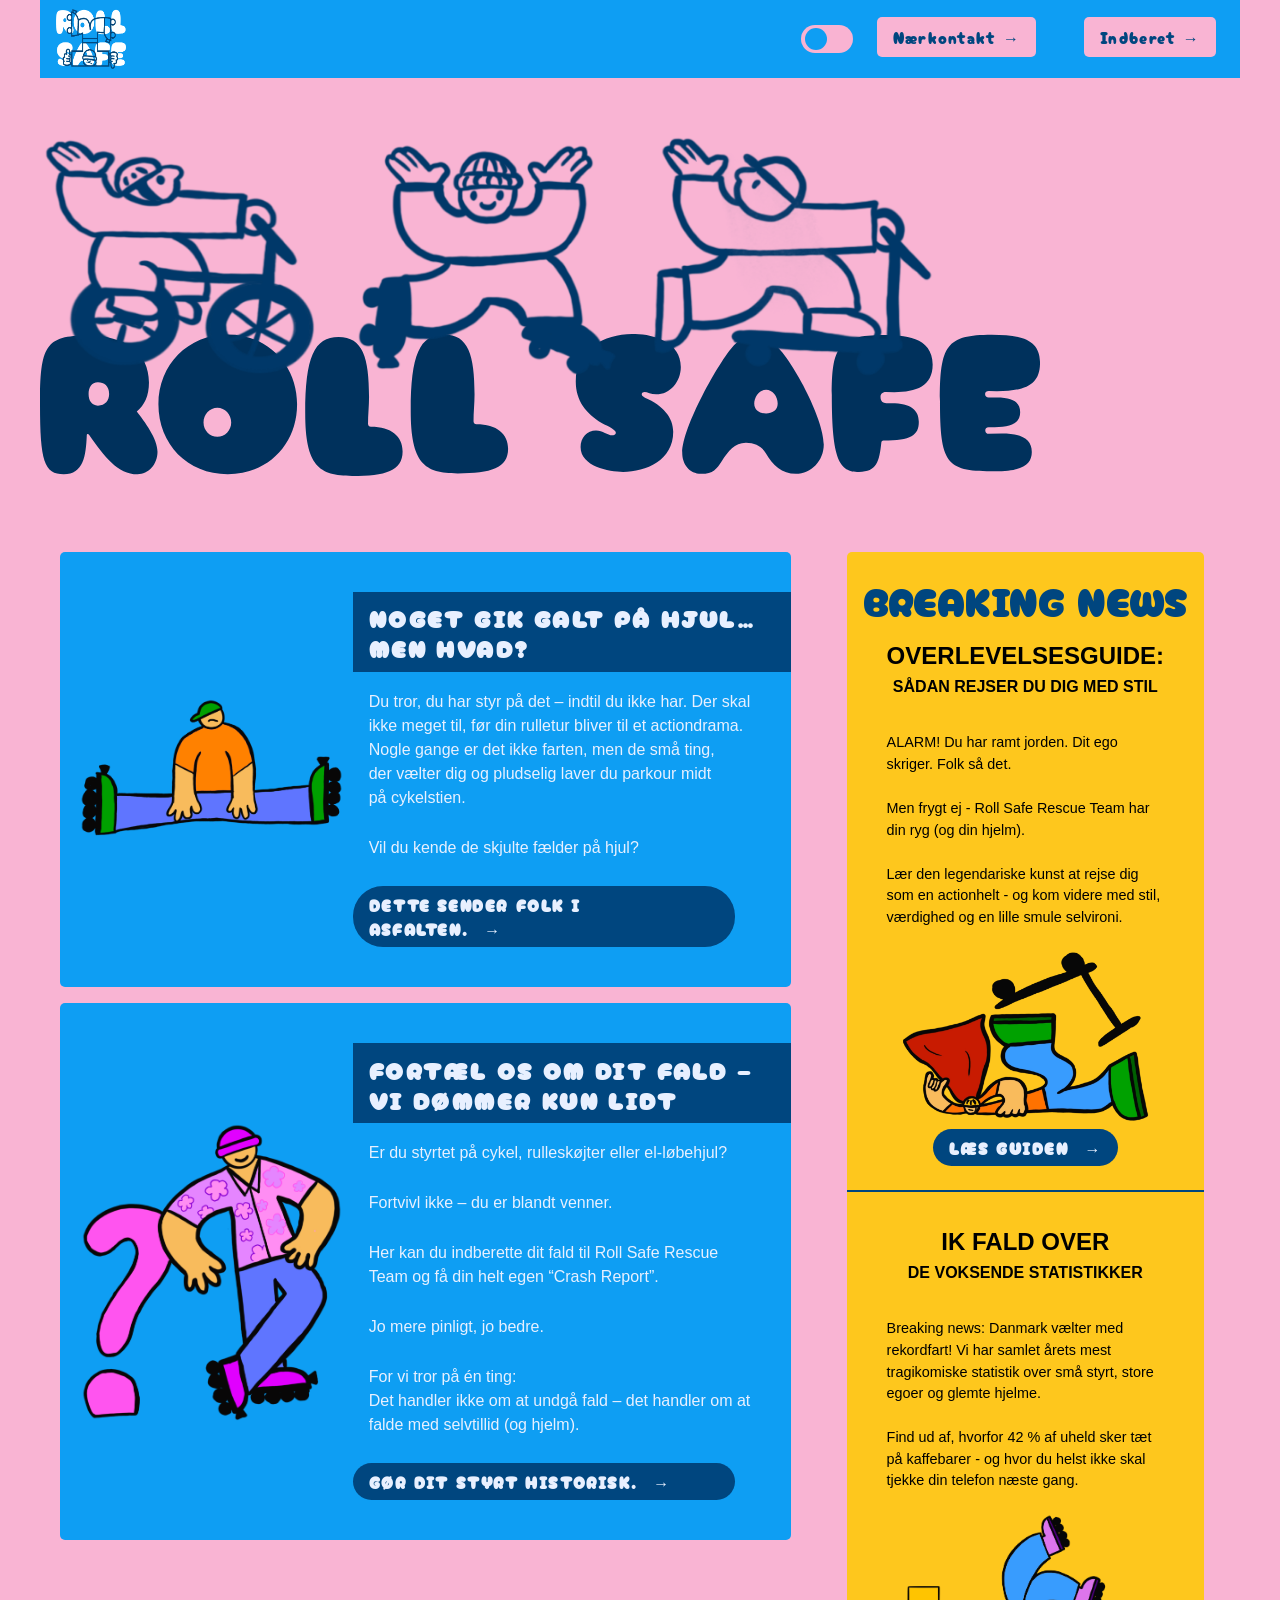
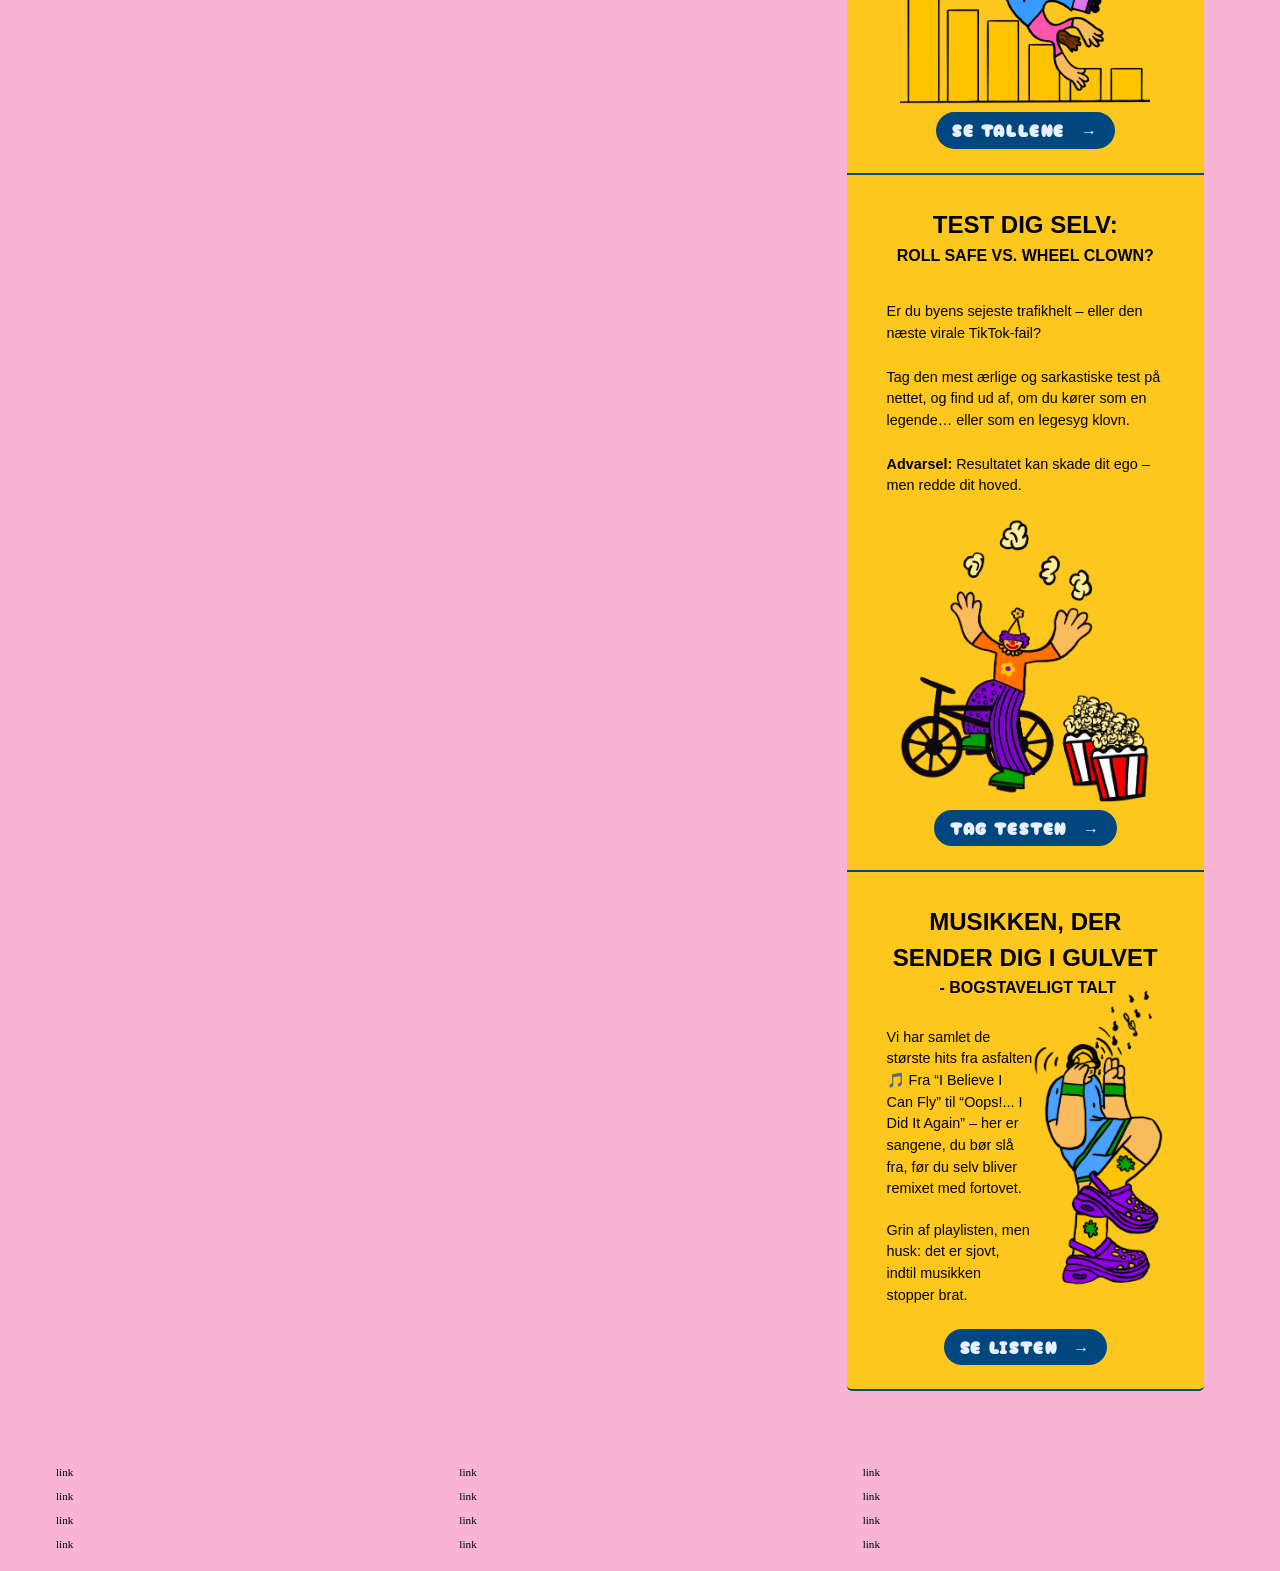
==== commit 16246c9f: "Merge pull request #2 from frederikkerosenbom/dialog-element Dialog element" ====
--- a/emergency-main/index.html
+++ b/emergency-main/index.html
@@ -12,6 +12,7 @@
   <link rel="stylesheet" href="css/layout.css" />
   <link rel="stylesheet" href="css/burger.css" />
   <link rel="stylesheet" href="css/cards.css" />
+  <link rel="stylesheet" href="css/infographic.css" />
   <link rel="icon" type="image/png" href="img/fav.png" />
   <link rel="preconnect" href="https://fonts.googleapis.com">
   <link rel="preconnect" href="https://fonts.gstatic.com" crossorigin>
@@ -23,9 +24,13 @@
   <header>
     <nav>
       <div id="logotype-wrapper" class="logo">
-        <a href="index.html"> LOGO-TYPE </a>
+        <a href="index.html"> <img src="img/logo1.webp" alt="logo"> </a>
       </div>
+
       <ul class="menu">
+        <li><label for="checkbox" class="switch"><input type="checkbox" id="checkbox"><span
+              class="slider"></span></label>
+        </li>
         <li><a class="menuItem" href="instruction.html">Nærkontakt </a></li>
         <li><a class="menuItem" href="register.html">Indberet</a></li>
       </ul>
@@ -38,57 +43,471 @@
   </header>
   <section id="main-disclamer">
     <div id="main-disclamer-content">
-      <!-- <img src="warning" alt="ICON" /> -->
-      <img src="img/Skærmbillede 2025-10-31 kl. 09.33.25.png" alt="ICON">
-      <div>
-        <h1>EMERGENCY</h1>
-        <p class="sub">SITE</p>
+
+      <div class="scene">
+        <img src="img/head-img.webp" alt="ICON" alt="Riders" class="riders light-img-filter" id="riders-img">
       </div>
+      <div><img class="head-img-2 hero-title light-img-filter" src="img/Artboard-1.svg" alt="heading"></div>
+
     </div>
   </section>
   <main>
     <section id="daily">
       <article class="daily_card">
-        <img src="" alt="teaser_img" />
+        <img class="daily-img-1" src="img/forside-info.png" alt="teaser_img" />
         <div class="daily_text">
-          <h2>Teaser</h2>
+          <h2>Noget gik galt på hjul… men hvad?</h2>
           <p>
-            Lorem ipsum dolor sit amet consectetur adipisicing elit. Repellat
-            magnam ducimus ea, sed minima asperiores.
-          </p>
-          <a href="" class="cta_btn">Se mere</a>
+            Du tror, du har styr på det – indtil du ikke har. Der skal ikke meget til, før din rulletur bliver til et
+            actiondrama. Nogle gange er det ikke farten, men de små ting, der vælter dig og pludselig laver du parkour
+            midt på
+            cykelstien. </p>
+          <p>Vil du kende de skjulte fælder på hjul?</p>
+
+          <a href="instruction.html" class="cta_btn">Dette sender folk i asfalten.</a>
         </div>
       </article>
       <article class="daily_card">
-        <img src="" alt="teaser_img" />
+        <img class="daily-img-1" src="img/forside-form.png" alt="teaser_img" />
         <div class="daily_text">
-          <h2>Teaser</h2>
+          <h2>Fortæl os om dit fald – vi dømmer kun lidt</h2>
           <p>
-            Lorem ipsum dolor sit amet consectetur adipisicing elit. Repellat
-            magnam ducimus ea, sed minima asperiores.
-          </p>
-          <a href="" class="cta_btn">Se mere</a>
+            Er du styrtet på cykel, rulleskøjter eller el-løbehjul? </p>
+          <p>Fortvivl ikke – du er blandt venner. </p>
+          <p>Her kan
+            du indberette dit
+            fald til Roll Safe Rescue Team og få din helt egen “Crash Report”. </p>
+          <p>Jo mere pinligt, jo bedre. </p>
+          <p>For vi
+            tror på én ting: <br>
+
+            Det handler ikke om at undgå fald – det handler om at falde med selvtillid (og hjelm). </p>
+
+
+          <a href="register.html" class="cta_btn">Gør dit styrt historisk.</a>
         </div>
       </article>
     </section>
     <section id="breaking">
-      <article class="news_card">
-        <h3>Nyhed</h3>
-        <p>Lorem ipsum dolor sit, sed minima asperiores.</p>
-        <img src="" alt="news_img" />
-        <a class="cta_btn" href="">Læs mere</a>
+      <article class="news_card news_card1">
+        <h3>Overlevelsesguide:</h3>
+        <h5>Sådan rejser du dig med stil</h5>
+        <p>ALARM! Du har ramt jorden. Dit ego skriger. Folk så det. </p>
+        <p>Men frygt ej - Roll Safe Rescue Team har din ryg (og
+          din
+          hjelm). </p>
+        <p>Lær den legendariske kunst at rejse dig som en actionhelt - og kom videre med stil, værdighed og en
+          lille
+          smule
+          selvironi. </p>
+
+        <img class="news_img1" src="img/overlevelse-img.webp" alt="news_img" />
+        <!--dialogboks-->
+        <dialog class="dialog-boks" id="dialog1">
+          <form method="dialog">
+            <div class="dialog-header">
+              <h2>Overlevelsesguide:</h2>
+              <h5>Sådan rejser du dig med stil efter et fald</h5>
+            </div>
+            <div class="dialog-article dialog-article1">
+              <div class="mellemrubrik">
+                <h3>ALARM!</h3>
+
+                <div>
+                  <p>Du har ramt jorden. Dit ego er beskadiget. Dit ben lever (måske). Men vigtigst af alt: folk
+                    så
+                    det.
+                  </p>
+
+                  <p>Frygt ej – Roll Safe Rescue Team er her med en nøje udviklet kriseplan til alle, der har smagt
+                    lidt
+                    for
+                    meget
+                    asfalt.<br>For sandheden er, at det ikke handler om at du falder.<br> Det handler om hvordan du
+                    rejser
+                    dig.</p>
+                </div>
+
+                <img src="img/overlevelse-img.webp" alt="overlevelse" class="crash-img">
+              </div>
+
+
+
+
+              <h3>1. Bevar roen (eller illusionen af den)</h3>
+              <p>Hvis du ligner en, der har styr på situationen, har du næsten det.<br> Løft hovedet. Ret på
+                solbrillerne.<br>
+                Ignorer smerten, og giv folk omkring dig et nik som om du mente det hele.</p>
+
+              <h3> 2. Undertrykt smerte = ægte styrke</h3>
+              <p>Ja, det gør ondt. Men du er på åben gade – og her gælder den gyldne regel:<br> Du må gerne skrige, bare
+                gør det
+                indeni.<br> (Eller i det mindste vent, til du er væk fra kameraer.)<br>
+                (Pro Tip: Rejs dig først. Tjek for knækkede dele bagefter.)</p>
+
+              <h3>3. Områdevurdering: Hvem så dig?</h3>
+              <p>Er der nogen, der filmede?<br> Hvis ja – smil. Du er nu officielt viralt materiale.<br> Men brug
+                chancen:
+                Når folk
+                ser dig med hjelm, sender du et vigtigt budskab – at sikkerhed og stil godt kan gå hånd i hånd.</p>
+
+
+              <h3> 4. Rejs dig som en superhelt fra et eksplosion-klip</h3>
+              <p>Langsomt. Dramatiske bevægelser.<br> Tjek hjelmen.<br> Rejs dig, som om du netop har reddet verden –
+                ikke
+                bare dit
+                styr.<br> Giv dig selv soundtracket: “Eye of the Tiger.”</p>
+
+
+              <h3> 5. Kør videre. Som en legende.</h3>
+              <p>Du klarede den.<br> Men glem ikke, hvorfor du faldt: måske musik, måske mobilen, måske manglende
+                hjelm.<br> Det
+                næste fald behøver ikke være dit sidste – bare brug hovedet (og beskyt det).</p>
+
+              <h3>Pro Tip:</h3>
+              <p>Det handler ikke om at undgå fald – det handler om at falde med selvtillid.</p>
+              <div class="obs">
+                <h3>OBS! </h3>
+                <p>Vi joker, fordi vi kender følelsen.<br> Men uheld på cykel, rulleskøjter og el-løbehjul sker hver dag
+                  –
+                  og mange
+                  ender langt værre end et forslået ego.<br> En hjelm kan reducere risikoen for alvorlig hovedskade med
+                  70
+                  %.<br> Så
+                  næste gang du kører ud, så husk: selv helte bruger beskyttelse.</p>
+              </div>
+            </div>
+            <button type="button" class="close_btn close_btn1">LUK</button>
+          </form>
+        </dialog>
+
+        <button class="cta_btn" id="cta_open1">Læs guiden</button>
       </article>
       <article class="news_card">
-        <h3>Nyhed</h3>
-        <p>Lorem ipsum dolor sit, sed minima asperiores.</p>
-        <img src="" alt="news_img" />
-        <a class="cta_btn" href="">Læs mere</a>
+        <h3 class="news-stat-h3">Ik fald over</h3>
+        <h5>de voksende statistikker</h5>
+        <p>Breaking news: Danmark vælter med rekordfart! Vi har samlet årets mest tragikomiske statistik over små styrt,
+          store
+          egoer og glemte hjelme. </p>
+        <p>Find ud af, hvorfor 42 % af uheld sker tæt på kaffebarer - og hvor du helst ikke skal
+          tjekke
+          din telefon næste gang.</p>
+
+        <img class="news_img2" src="img/statistik-img.webp" alt="news_img" />
+        <!--dialogboks-->
+        <dialog class="dialog-boks" id="dialog2">
+          <form method="dialog">
+            <h2>Ik fald over</h2>
+            <h5>de voksende statistikker</h5>
+            <div class="dialog-article">
+              <div class="mellemrubrik">
+                <p>Forestil dig, du triller gennem byen. Solen skinner, musikken spiller, og verden er din cykelsti. Alt
+                  er
+                  perfekt –
+                  indtil asfalten pludselig beslutter, at du skal have en nærkontakt. <br>
+                  Velkommen til Crash Stats 2025 – den mest dramatiske rapport over små uheld, du nogensinde har læst.
+                </p>
+                <img src="img/statistik-img.webp" alt="statistik">
+              </div>
+              <h3>Hvor falder vi?</h3>
+              <p>Ifølge årets (meget uofficielle) “Crash Census” sker størstedelen af fald i byens mest
+                Instagram-venlige
+                zoner –
+                nemlig steder, hvor folk lytter til musik, tager billeder, eller prøver at styre med én hånd. <br>
+                42 % af uheldene sker inden for 50 meter af en kaffebar. Sammenhæng? Vi siger det bare. </p>
+              <h4>De mest “dramatiske fald-hotspots”:</h4>
+              <ul>
+                <li>Nørrebrogade: “Den klassiske dobbelte dør-ulykke”</li>
+                <li>Amager Strand: “Sand, sol og selvtillid = opskrift på styrt”</li>
+                <li>Aarhus C: “Høj risiko for AirPod-relaterede fald”</li>
+              </ul>
+
+              <h3>Hvornår falder vi?</h3>
+              <h4>Dataen er klar:</h4>
+              <p>De fleste fald sker mellem kl. 8 og 9 – præcis, når vi har mest travlt med at komme for sent. <br>
+                Eftermiddagene topper også – især kl. 16:30, hvor trætte pendlere mister koncentrationen (og balance).
+              </p>
+
+
+              <h3>Hvordan falder vi?</h3>
+              <h4>Der er naturligvis mange kreative metoder:</h4>
+              <ul>
+                <li>31 %: Telefon-distraktion (“Jeg skulle bare lige tjekke Snap”).</li>
+                <li>22 %: Musik-faldet (“Jeg hørte lige min yndlingsdel”).</li>
+                <li>19 %: Mode-faldet (skræmmende mange uden hjelm, men med solbriller).</li>
+              </ul>
+              <div class="obs">
+                <h3>Bag ironien – den alvorlige pointe</h3>
+                <p>Det hele er sjovt, indtil det ikke er det.</p>
+                <p>Sidste år blev over 3.000 danskere kørt på skadestuen efter uheld på cykel eller el-løbehjul. De
+                  fleste
+                  med
+                  småskrammer – men nogle med alvorlige hovedskader, fordi hjelmen lå hjemme. <br>
+                  Det er ikke moralprædiken – det er statistik. <br> Og hvis Crash Stats 2025 skal have en morale, er
+                  det
+                  denne: <br>
+                  “Du kan ikke undgå alle fald – men du kan undgå, at de bliver historiske.”<br>
+                  Så næste gang du triller af sted med musik i ørerne og vind i håret – så lad hjelmen være den, der
+                  redder
+                  din finale.
+                </p>
+              </div>
+            </div>
+            <button type="button" class="close_btn close_btn2">LUK</button>
+          </form>
+        </dialog>
+        <button class="cta_btn" id="cta_open2">Se tallene</button>
       </article>
       <article class="news_card">
-        <h3>Nyhed</h3>
-        <p>Lorem ipsum dolor sit, sed minima asperiores.</p>
-        <img src="" alt="news_img" />
-        <a class="cta_btn" href="">Læs mere</a>
+        <h3>Test dig selv:</h3>
+        <h5>Roll Safe vs. Wheel Clown?</h5>
+        <p>Er du byens sejeste trafikhelt – eller den næste virale TikTok-fail? </p>
+        <p>Tag den mest ærlige og sarkastiske test
+          på nettet,
+          og find ud af, om du kører som en legende… eller som en legesyg klovn. </p>
+        <p><strong>Advarsel:</strong> Resultatet kan skade dit ego
+          – men
+          redde dit hoved. </p>
+
+        <img class="news_img3" src="img/quiz-img.webp" alt="news_img" />
+        <!--dialogboks-->
+        <dialog class="dialog-boks" id="dialog3">
+          <form method="dialog" id="quiz-form">
+            <h2>Test dig selv</h2>
+            <h5>Er du en Roll Safe Rider eller en Wheel Clown?”</h5>
+            <div class="dialog-article">
+              <div class="mellemrubrik">
+                <p>Forestil dig dette: du suser ned ad cykelstien, vinden i håret, solbrillerne på, musikken spiller –
+                  du
+                  føler dig
+                  uovervindelig. Indtil... asfalten beslutter, at det er din tur til at blive dagens hovedrolle i “Når
+                  gode
+                  mennesker
+                  vælter”. </p>
+
+                <p class="p-strong">Men hvem er du egentlig i trafikken?</p>
+                <div class="dialog3-grid">
+                  <div>
+                    <p>Er du en Roll Safe Rider – den rolige, reflekterede helt med hjelm,
+                      opmærksomhed og respekt for cykelstien?</p>
+                    <p>
+                      Eller en Wheel Clown – den distraherede daredevil, der tror, at multitasking og asfalt er en god
+                      kombination?</p>
+                  </div>
+                  <img src="img/quiz-img.webp" alt="quiz">
+                </div>
+              </div>
+
+              <h3>Tag testen her </h3>
+
+
+
+              <div>
+                <div class="test-s">
+                  <h4> Spørgsmål 1: “Hvordan starter din tur?” </h4>
+                  <label for="a1">
+                    <input id="a1" name="q1" type="radio" value="a1">A: Jeg tjekker, at lyset virker, og at hjelmen
+                    sidder
+                    fast.
+                  </label>
+                  <label for="b1">
+                    <input id="b1" name="q1" type="radio" value="b1">B: Jeg sætter musik i ørene og tænker “det går
+                    nok”.
+                  </label>
+                  <p class="hint hint1">(Hint: Hvis din playliste starter før din hjelm, så har du allerede point hos
+                    Wheel
+                    Clown.)</p>
+                </div>
+                <div class="test-s">
+                  <h4>Spørgsmål 2: “Din telefon vibrerer midt i turen – hvad gør du?”</h4>
+
+                  <label for="a2">
+                    <input id="a2" name="q2" type="radio" value="a2">A: Lader den være. Jeg svarer, når jeg er fremme.
+                  </label>
+                  <label for="b2">
+                    <input id="b2" name="q2" type="radio" value="b2">B: Løfter telefonen med én hånd, mens jeg styrer
+                    med
+                    den anden.
+                  </label>
+                  <p class="hint hint2">(Hvis du valgte B, tillykke – du har lige bestilt en gratis tur i
+                    asfalthotellet.)
+                  </p>
+                </div>
+
+                <div class="test-s">
+                  <h4>Spørgsmål 3: “Hvilken lyd hører du mest, når du kører?”</h4>
+
+                  <label for="a3">
+                    <input id="a3" name="q3" type="radio" value="a3">A: Trafiklyde, klokker, folk, der råber “PAS PÅ!”.
+                  </label>
+                  <label for="b3">
+                    <input id="b3" name="q3" type="radio" value="b3">B: Den nye remix-version af ‘I Believe I Can Fly’.
+                  </label>
+                  <p class="hint hint3">(Musik er fedt. Men ikke, når soundtracket til dit liv ender i slowmotion.)</p>
+                </div>
+                <div class="test-s">
+                  <h4>Spørgsmål 4: “Hvorfor bruger du (eller bruger du ikke) hjelm?”</h4>
+
+                  <label for="a4">
+                    <input id="a4" name="q4" type="radio" value="a4">A: Jeg har én – det er bare sund fornuft.
+                  </label>
+                  <label for="b4">
+                    <input id="b4" name="q4" type="radio" value="b4">B: “Jeg skal bare lige ned til Netto.”
+                  </label>
+                  <p class="hint hint4">(Fun fact: 70% af cykelulykker sker netop “bare lige” på korte ture.)</p>
+                </div>
+                <div class="test-buttons">
+                  <button type="button" id="quiz-btn">SE RESULTAT</button>
+                  <button type="reset" id="quiz-reset-btn">PRØV IGEN</button>
+                  <button type="reset" id="quiz-reset1-btn">RESET</button>
+                </div>
+              </div>
+
+              <div class="resultatA">
+                <h3>Tillykke!</h3>
+                <p>Du er en Roll Safe Rider – urban helt, master of balance, og mulig redningsmodel for
+                  fremtidige kampagner. Du ser måske ikke dramatisk ud – men du lever længere.</p>
+              </div>
+              <div class="resultatB">
+                <h3>PAS PÅ DIG SELV, KLOVN</h3>
+                <p>Velkommen i cirkustruppen, Wheel Clown! Du er hovedrollen i din egen stuntfilm –
+                  men uden stuntkoordinator. Hjelmen er ikke til pynt. Den er din bedste ven, selv når du tror, du har
+                  styr på det.
+                  <br>
+                  “Don’t be the clown. Be the rider.”
+                </p>
+              </div>
+
+              <p class="obs">
+                Vi griner – men bag ironien gemmer der sig noget vigtigt: <br> De fleste uheld sker, fordi vi
+                undervurderer risikoen.
+                <br> Musik, mobiler og “bare lige” kan koste dyrt. <br>
+                Så næste gang du hopper på cyklen, rulleskøjterne eller el-løbehjulet – spørg dig selv: <br>Vil du være
+                en
+                Roll Safe
+                Rider… eller en Wheel Clown?
+              </p>
+            </div>
+
+            <button type="button" class="close_btn close_btn3">LUK</button>
+          </form>
+        </dialog>
+        <button class="cta_btn" id="cta_open3">Tag testen</button>
+      </article>
+      <article class="news_card">
+
+        <div class="news-music1">
+          <h3>Musikken, der sender dig i gulvet</h3>
+
+          <h5 class="news-music-h5">- bogstaveligt talt</h5>
+        </div>
+        </div>
+        <div class="news_card4">
+          <div>
+            <p>Vi har samlet de største hits fra asfalten 🎵 Fra “I Believe I Can Fly” til “Oops!... I Did It Again” –
+              her
+              er sangene,
+              du bør slå fra, før du selv bliver remixet med fortovet.</p>
+            <p>Grin af playlisten, men husk: det er sjovt, indtil
+              musikken
+              stopper brat. </p>
+          </div>
+          <img class="news_img4" src="img/playlist-img.webp" alt="news_img" />
+        </div>
+        <!--dialogboks-->
+        <dialog class="dialog-boks" id="dialog4">
+          <form method="dialog">
+            <h2>10 sange</h2>
+            <h5>Du IKKE skal høre, mens du kører på hjul</h5>
+            <div class="dialog-article">
+              <div class="grid">
+                <div>
+                  <p>Der findes musik til alt. Musik til festen. Musik til træningen. Og åbenbart også musik til... dit
+                    styrt.
+                  </p>
+
+                  <p> For hvis vi skal tro på de mange uofficielle Crash Stats 2025, så er det ikke hullerne i vejen,
+                    der
+                    er
+                    den største
+                    fare – det er dine AirPods.</p>
+
+                  <p>Velkommen til Roll Safe’s Fald Soundtrack – de 10 sange, du aldrig bør høre, mens du kører på
+                    cykel,
+                    rulleskøjter
+                    eller el-løbehjul. </p>
+                </div>
+
+                <img src="img/playlist-img.webp" alt="playlist">
+
+              </div>
+              <ul>
+                <li>
+                  🎵 <strong>#1 – “I Believe I Can Fly” – R. Kelly</strong> <br>
+                  Du kan ikke.<br> Tro os. Vi har prøvet.
+                </li>
+                <li>
+                  🎵 <strong>#2 – “Can’t Feel My Face” – The Weeknd</strong><br>
+                  Efter et møde med asfalten? Nej, det kan du faktisk ikke.
+                </li>
+                <li>
+                  🎵 <strong>#3 – “Highway to Hell” – AC/DC</strong><br>
+                  Ironien skriver næsten sig selv.
+                </li>
+                <li>
+                  🎵 <strong>#4 – “Don’t Stop Me Now” – Queen</strong><br>
+                  ...men det burde du. Især ved rødt lys.
+                </li>
+                <li>
+                  🎵 <strong>#5 – “Rolling in the Deep” – Adele</strong><br>
+                  Hvis du hører den her, mens du ruller, ender du måske netop dér.
+                </li>
+                <li>
+                  🎵 <strong>#6 – “Oops!... I Did It Again” – Britney Spears</strong><br>
+                  Endnu et styrt. Endnu en gang uden hjelm.
+                </li>
+                <li>
+                  🎵 <strong>#7 – “Another One Bites the Dust” – Queen</strong><br>
+                  Vi håber, du ikke er “another one”.
+                </li>
+                <li>
+                  🎵 <strong>#8 – “Levitating” – Dua Lipa</strong><br>
+                  Desværre er det ikke dig, der leviterer – det er din cykel, efter du rammer kantstenen.
+                </li>
+                <li>
+                  🎵 <strong>#9 – “Lose Yourself” – Eminem</strong><br>
+                  Ja, det gør du. Balancen, altså.
+                </li>
+                <li>
+                  🎵 <strong>#10 - “Hit Me Baby One More Time” – Britney Spears (igen)</strong><br>
+                  Lad være. Bare... lad være.
+                </li>
+              </ul>
+              <div class="obs">
+                <h3>Lidt sjov - men meget alvor</h3>
+                <p>Vi griner, men pointen er klar: Musik gør dig blind. <br> Ifølge undersøgelser (fra bl.a. Rådet for
+                  Sikker Trafik)
+                  sker hundredvis af uheld hvert år, fordi folk lytter til musik, snakker i telefon – eller bare “zoner
+                  ud”.
+                  <br>
+                  Når du ikke kan høre trafikken, kan den heller ikke “høre” dig. <br> Det er ikke farligt at elske
+                  musik
+                  –
+                  men det er
+                  farligt, når soundtracket overdøver virkeligheden.
+                </p>
+
+
+                <p><strong>Næste gang du hopper på cyklen eller el-løbehjulet, så husk:<br>Lyd på verden – ikke bare på
+                    dine
+                    ører.
+                  </strong> </p>
+              </div>
+            </div>
+            <button type="button" class="close_btn close_btn4">LUK</button>
+          </form>
+        </dialog>
+        <button class="cta_btn" id="cta_open4">Se listen</button>
       </article>
     </section>
   </main>
@@ -120,7 +539,8 @@
     </nav>
   </footer>
   <script src="js/burger.js"></script>
-  <script src="js/main.js"></script>
+  <script src="js/dialog.js"></script>
+  <script src="js/darkmode.js"></script>
 </body>
 
 </html>
--- a/emergency-main/css/custom.css
+++ b/emergency-main/css/custom.css
@@ -1,9 +1,12 @@
 :root {
-  /* Colours */
-  --color-bg: #f9b4d3; /* page background /* /*F9B4D3 el. ffd4e0*/
+  color-scheme: light dark;
+
+  /* Colours 
+  */
+  --color-bg: light-dark(#f9b4d3, #004583); /* page background /*  ffd4e0*/
 
   /* Header */
-  --color-head-bg: #f9b4d3;
+  --color-head-bg: light-dark(#f9b4d3, #004583);
 
   /* Logotype */
   --color-logotype-bg: #0e9ef3;
@@ -13,23 +16,26 @@
   /* Global menu */
   --color-menu-bg: #0e9ef3;
   /* Links */
-  --color-link-bg: #f9b4d3;
-  --color-link-hover: #fff; /* used */
-  --color-link-active: #99958f; /* used */
+  --color-link-bg: light-dark(#f9b4d3, #00467f);
+  --color-link-hover: light-dark(#fff, #00375f); /* used */
+  --color-link-active: #0e9ef3; /* used */
   --border-radius-links: 5px;
+  --color-link-text: light-dark(#00467f, #f9b4d3);
+  --mode-color-bg: light-dark(#f9b3d2, #00467f);
 
   /* Headlines og rubrik */
   --font-h1-size: 10rem;
   --font-sub1-size: 4rem;
   --font-h2-size: 1rem;
   --font-h3-size: 2rem;
-  --color-headline-bg: #00467f;
-  --color-headline-text-page: #00467f;
-  --color-headline-breaking-bg: #fec71d;
+  --color-headline-bg: light-dark(#00467f, #004583);
+  --color-headline-text-page: light-dark(#00467f, #f9b4d3);
+  --color-headline-breaking-bg: light-dark(#fec71d, #f9b4d3);
   --color-page2-text-page: #f9b4d3;
   /* Tekst */
-  --color-text: #000;
-  --color-text-inverted: #ffffff;
+  --color-text: light-dark(#000, #e8f0ff);
+  --color-text-inverted: light-dark(#e8f0ff, #0e9ef3);
+  --newscard-text: light-dark(#000, #004583);
 
   /*  Marginer */
   --margin-head-bottom: 5px;
@@ -39,14 +45,27 @@
   --border-radius: 5px;
 
   /* Cards */
-  --color-card-bg: #0e9ef3;
-  --color-cta-card-bg: #00467f;
+  --color-card-bg: light-dark(#0e9ef3, #00375f);
+  --color-cta-card-bg: light-dark(#00467f, #00375f);
+  --color-card-h2: light-dark(#e8f0ff, #0e9ef3);
+  --color-cta--bg-2: #00467f;
+
   /* news-cards */
-  --color-news-bg: #fec71d;
+  --color-news-bg: light-dark(#fec71d, #f9b3d2);
   --color-news-bg-inverted: #00467f;
-  --color-cta-newscard-bg: #00467f;
+  --color-cta-newscard-bg: light-dark(#00467f, #00375f);
   --color-cta-newscard-bg-inverted: #fec71d;
 
+  /*dialog*/
+  --dialog-bg: light-dark(#fec71d, #004583);
+  --dialog-border: light-dark(#004583, #00375f);
+  --dialog-text: light-dark(#000, #f9b3d2);
+  --dialog-h2-color: light-dark(#004583, #f9b3d2);
+  --obs-border: light-dark(#004583, #00375f);
+  --cta-close-color-text: light-dark(#e8f0ff, #f9b3d2);
+  --dialog-radio-border: light-dark(#00467f, #f9b3d2);
+  --dialog-radio-bg: light-dark(#00467f, #f9b3d2);
+  --breaking-heading: #00467f;
   /* Fonts */
   --font-family-sans: ui-sans-serif;
   /* --font-weight-light: 300;
@@ -67,17 +86,22 @@
   --form-submit-size: 1rem;
 
   /* Infographics */
-  --color-info-bg: #0e9ef3;
+  --color-info-bg: light-dark(#0e9ef3, #00375f);
   --color-infobox-1-bg: #fec71d;
   --color-infobox-2-bg: #f9b4d3;
 
   /*forms*/
-  --form-border: 15px solid #004583;
+  --form-border: light-dark(#004583, #f9b4d3);
   --form-border-radius: 70px;
   --form-font-family: ui-sans-serif;
-  --form-text-color: #004583;
-  --form-input-border: 2.5px solid #004583;
+  --form-text-color: light-dark(#004583, #f9b4d3);
+  --form-input-border: light-dark(#004583, #f9b4d3);
   --form-input-border-radius: 10px;
   --form-input-padding: 5px;
   --form-input-width: 100%;
+
+  /*forms*/
+
+  --darkmode-cta: #fec71d;
+  /* --svg-text-color:; */
 }
--- a/emergency-main/css/general.css
+++ b/emergency-main/css/general.css
@@ -2,6 +2,11 @@
   font-family: var(--font-family-sans);
   color: var(--color-text);
   background-color: var(--color-bg);
+  color-scheme: light;
+}
+
+html.dark {
+  color-scheme: dark;
 }
 
 header {
@@ -9,20 +14,36 @@
 }
 
 #main-disclamer {
-  height: 225px;
+  height: 425px;
   background-color: var(--color-head-bg);
-  display: flex;
-  justify-content: flex-start;
+  /* display: flex; */
+  /* justify-content: flex-start; */
   align-items: center;
-  padding-left: 2rem;
+  /* padding-left: 2rem; */
   padding-bottom: 2%;
   margin-bottom: var(--margin-head-bottom);
-  margin-top: var(--margin-head-top);
+  /* margin-top: var(--margin-head-top); */
 }
 
 #main-disclamer-content {
-  display: flex;
+  /* display: flex; */
   column-gap: 1rem;
+  margin-top: 1rem;
+  margin-bottom: 2rem;
+}
+#main-disclamer-content h1 {
+  place-self: center;
+  letter-spacing: 0.2em;
+}
+#main-disclamer-content .riders {
+  place-self: center;
+  padding-left: 0px;
+  width: 1000px;
+}
+#main-disclamer-content .head-img-2 {
+  place-self: center;
+  padding-left: 0px;
+  width: 1000px;
 }
 
 main section {
@@ -118,10 +139,13 @@
 header nav li a {
   margin: 1.5rem;
   background-color: var(--color-link-bg);
-  color: var(--color-text);
+  color: var(--color-link-text);
   font-size: var(--followup-text-size);
   padding: 0.5rem 1rem;
   border-radius: var(--border-radius-links);
+  font-family: var(--font-family-cheeryBomb);
+
+  letter-spacing: 0.08em;
 }
 
 /* Pilen efter menu-tekst */
@@ -146,3 +170,117 @@
 :focus-visible {
   outline: #00467f 1px;
 }
+
+/***animation****/
+
+.hero-title {
+  position: relative;
+  z-index: 1; /* tekst-lag */
+  text-align: center;
+  font-size: 6rem; /* eller hvad du har */
+  margin: 0;
+  padding-top: 15rem;
+}
+
+/* Billedet med figurerne */
+.riders {
+  position: absolute;
+  /* left: 50%; */
+  top: 15%;
+  transform: translateX(-50%) translateY(-50%);
+  width: 100%;
+  max-width: 900px;
+  transform-origin: right center; /* pivot i højre side → venstre løfter sig */
+  z-index: 2; /* HØJERE end teksten */
+}
+/* Når denne klasse kommer på, starter animationen */
+.riders.animate {
+  animation: brakeIn 1.6s ease-out forwards;
+}
+
+.riders.exit {
+  animation: driveOut 0.8s ease-in forwards;
+}
+
+@keyframes brakeIn {
+  0% {
+    transform: translateX(-200%) rotate(0deg);
+  }
+  60% {
+    transform: translateX(0) rotate(0deg);
+  }
+  80% {
+    transform: translateX(0) rotate(35deg); /* venstre side op */
+  }
+  100% {
+    transform: translateX(0) rotate(0deg); /* falder ned igen */
+  }
+}
+
+@keyframes driveOut {
+  0% {
+    transform: translateX(0%) translateY(0%) rotate(0deg);
+  }
+  100% {
+    transform: translateX(150%) translateY(-50%) rotate(10deg);
+  }
+}
+
+.news_card1 h3::before,
+.news_card1 h5::before {
+  text-align: center;
+}
+
+.darkmode {
+  background-color: var(--darkmode-bg);
+  color: var(--darkmode-h1-color);
+}
+
+.switch {
+  position: relative;
+  display: inline-block;
+  width: 52px;
+  height: 28px;
+}
+
+.switch input {
+  opacity: 0;
+  width: 0;
+  height: 0;
+}
+
+.slider {
+  position: absolute;
+  cursor: pointer;
+  top: 0;
+  left: 0;
+  right: 0;
+  bottom: 0;
+  background-color: var(--mode-color-bg);
+  border-radius: 34px;
+}
+input:checked + .slider::before {
+  translate: 100% 0;
+}
+.slider::before {
+  position: absolute;
+  content: "";
+  height: 22px;
+  width: 22px;
+  left: 4px;
+  bottom: 3px;
+  background-color: #0e9ef3;
+  border-radius: 50%;
+  transition: 0.4s;
+}
+.slider::after {
+  content: "";
+  background-color: var(--darkmode-bg);
+}
+.dark-img-filter {
+  filter: invert(82%) sepia(21%) saturate(748%) hue-rotate(292deg) brightness(103%) contrast(97%);
+}
+
+.light-img-filter {
+  filter: invert(15%) sepia(75%) saturate(1500%) hue-rotate(185deg) brightness(90%) contrast(105%);
+}
--- a/emergency-main/css/infographic.css
+++ b/emergency-main/css/infographic.css
@@ -0,0 +1,90 @@
+#head-txt {
+  fill: rgb(54, 54, 54);
+}
+.info-graphic,
+.info-text {
+  background-color: var(--color-info-bg);
+  padding: 20px 0;
+}
+.info-graphic {
+  border-radius: 0;
+  margin: 60px auto 80px auto;
+}
+.info-text h2 {
+  line-height: 3rem;
+  text-align: center;
+  background-color: var(--color-headline-bg);
+  color: var(--color-page2-text-page);
+  font-family: var(--font-family-cheeryBomb);
+  margin-bottom: 1rem;
+  font-size: 22px;
+}
+.info-text h3 {
+  font-size: 1rem;
+  line-height: 0.8rem;
+  font-weight: 600;
+  margin: 0;
+  padding: 0;
+  font-family: var(--font-family-sans-serif);
+}
+.info-text > *:not(:first-child) {
+  margin: 0 clamp(1rem, 10%, 7rem);
+}
+.info-text p {
+  font-size: 0.8rem;
+  line-height: 1.3;
+  margin: 0 0 1.2rem 0;
+  padding: 0;
+  font-family: var(--font-family-sans-serif);
+}
+.info-box {
+  padding: 1.5rem 1rem 0.5rem 1rem;
+  background-color: var(--color-infobox-1-bg);
+}
+.info-box:nth-of-type(2n) {
+  background-color: var(--color-infobox-2-bg);
+}
+
+.hide {
+  visibility: hidden;
+  display: none;
+}
+
+.fadeIn {
+  animation: fadeIn 1.5s forwards;
+}
+
+@keyframes fadeIn {
+  from {
+    opacity: 0;
+  }
+  to {
+    opacity: 1;
+  }
+}
+
+.fadeOut {
+  animation: fadeOut 1s forwards;
+}
+
+@keyframes fadeOut {
+  from {
+    opacity: 1;
+  }
+  to {
+    opacity: 0;
+  }
+}
+
+#instruction .underoverskrift {
+  font-family: var(--font-family-sans-serif);
+  font-size: 2rem;
+  font-weight: bold;
+  color: var(--color-headline-text-page);
+  place-self: center;
+}
+
+#instruction li {
+  font-family: var(--font-family-sans-serif);
+  margin-bottom: 10px;
+}
